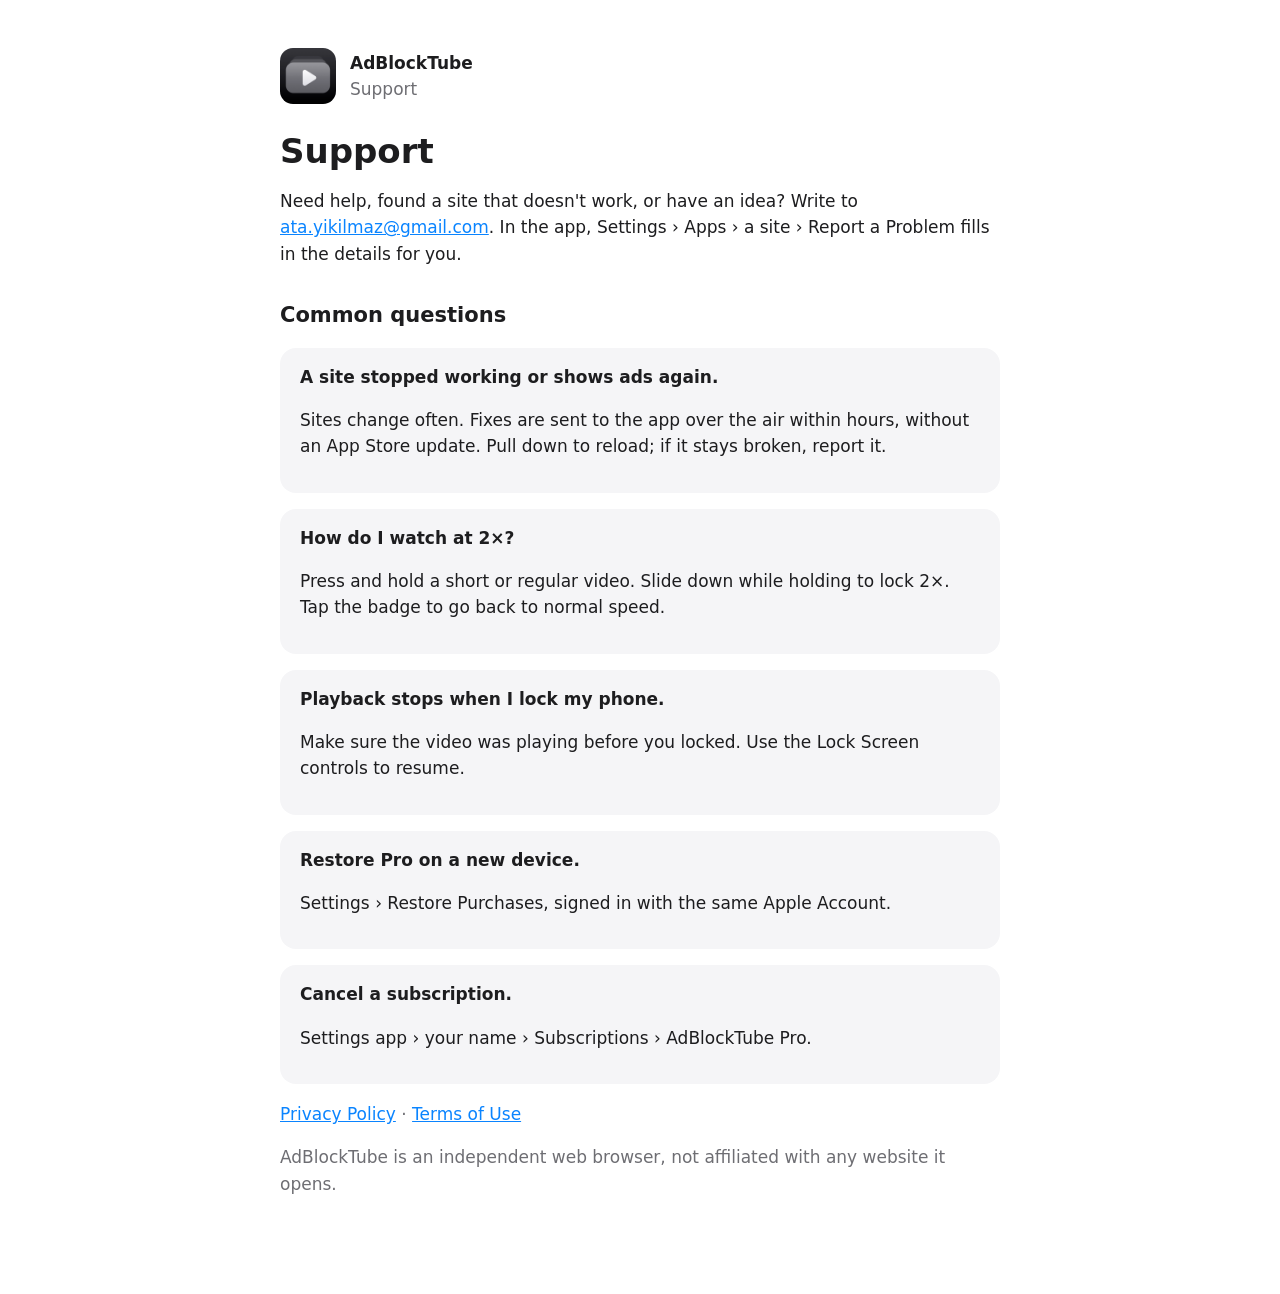
==== index.html @ 729c1d3e "AdBlockTube privacy policy and support pages" ====
<!doctype html><html lang="en"><head><meta charset="utf-8"><meta name="viewport" content="width=device-width,initial-scale=1">
<title>AdBlockTube Support</title><link rel="stylesheet" href="style.css"></head><body><main>
<header><img src="icon.png" alt=""><div><strong>AdBlockTube</strong><div class="muted">Support</div></div></header>
<h1>Support</h1>
<p>Need help, found a site that doesn't work, or have an idea? Write to <a href="mailto:ata.yikilmaz@gmail.com">ata.yikilmaz@gmail.com</a>. In the app, Settings › Apps › a site › Report a Problem fills in the details for you.</p>

<h2>Common questions</h2>
<div class="card"><strong>A site stopped working or shows ads again.</strong><p>Sites change often. Fixes are sent to the app over the air within hours, without an App Store update. Pull down to reload; if it stays broken, report it.</p></div>
<div class="card"><strong>How do I watch at 2×?</strong><p>Press and hold a short or regular video. Slide down while holding to lock 2×. Tap the badge to go back to normal speed.</p></div>
<div class="card"><strong>Playback stops when I lock my phone.</strong><p>Make sure the video was playing before you locked. Use the Lock Screen controls to resume.</p></div>
<div class="card"><strong>Restore Pro on a new device.</strong><p>Settings › Restore Purchases, signed in with the same Apple Account.</p></div>
<div class="card"><strong>Cancel a subscription.</strong><p>Settings app › your name › Subscriptions › AdBlockTube Pro.</p></div>

<p class="muted"><a href="privacy.html">Privacy Policy</a> · <a href="https://www.apple.com/legal/internet-services/itunes/dev/stdeula/">Terms of Use</a></p>
<p class="muted">AdBlockTube is an independent web browser, not affiliated with any website it opens.</p>
</main></body></html>
---- style.css ----
:root{color-scheme:light dark;--bg:#fff;--fg:#1d1d1f;--muted:#6e6e73;--card:#f5f5f7}
@media (prefers-color-scheme:dark){:root{--bg:#0b0b0d;--fg:#f5f5f7;--muted:#a1a1a6;--card:#1c1c1e}}
body{margin:0;background:var(--bg);color:var(--fg);font:17px/1.55 -apple-system,system-ui,sans-serif}
main{max-width:720px;margin:0 auto;padding:48px 20px 80px}
h1{font-size:34px;line-height:1.15;margin:0 0 6px}h2{font-size:21px;margin:32px 0 8px}
p,li{color:var(--fg)}.muted{color:var(--muted)}a{color:#0a84ff}
header{display:flex;gap:14px;align-items:center;margin-bottom:28px}header img{width:56px;height:56px;border-radius:13px}
.card{background:var(--card);border-radius:16px;padding:16px 20px;margin:16px 0}
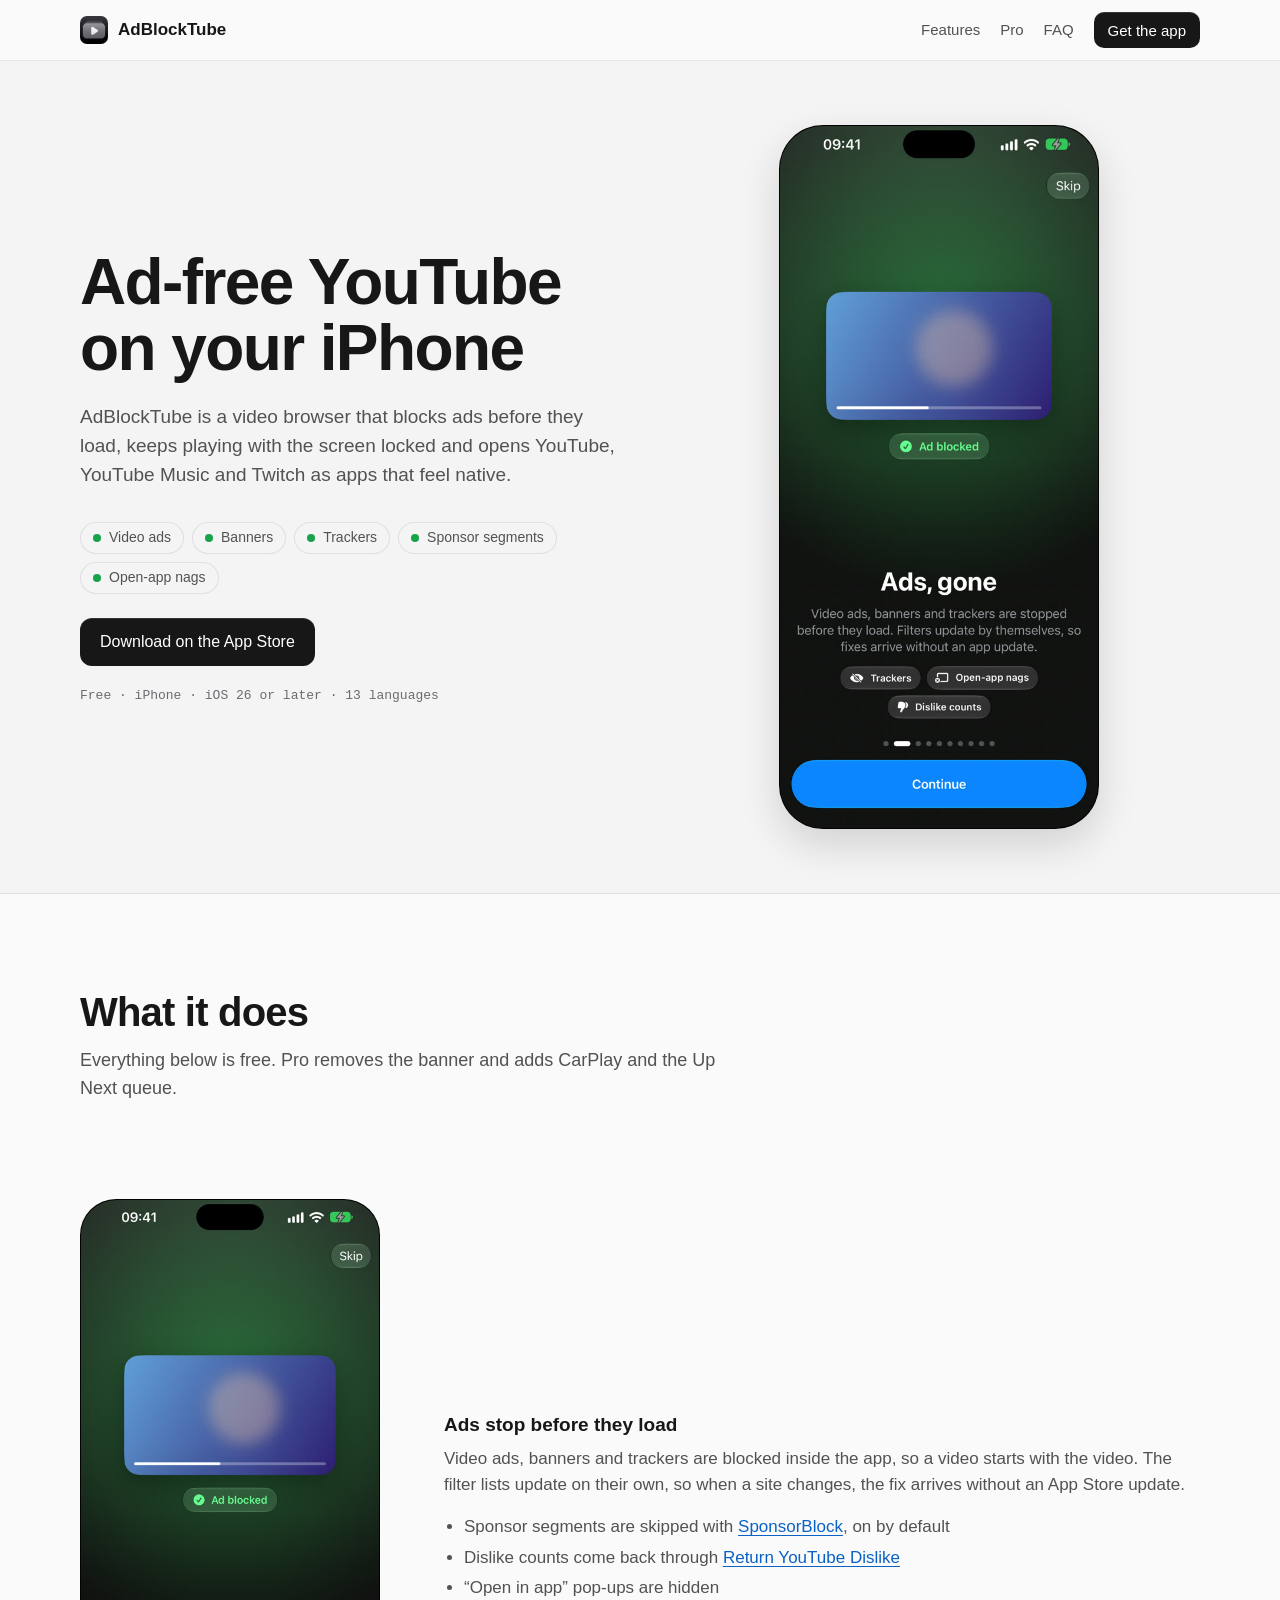
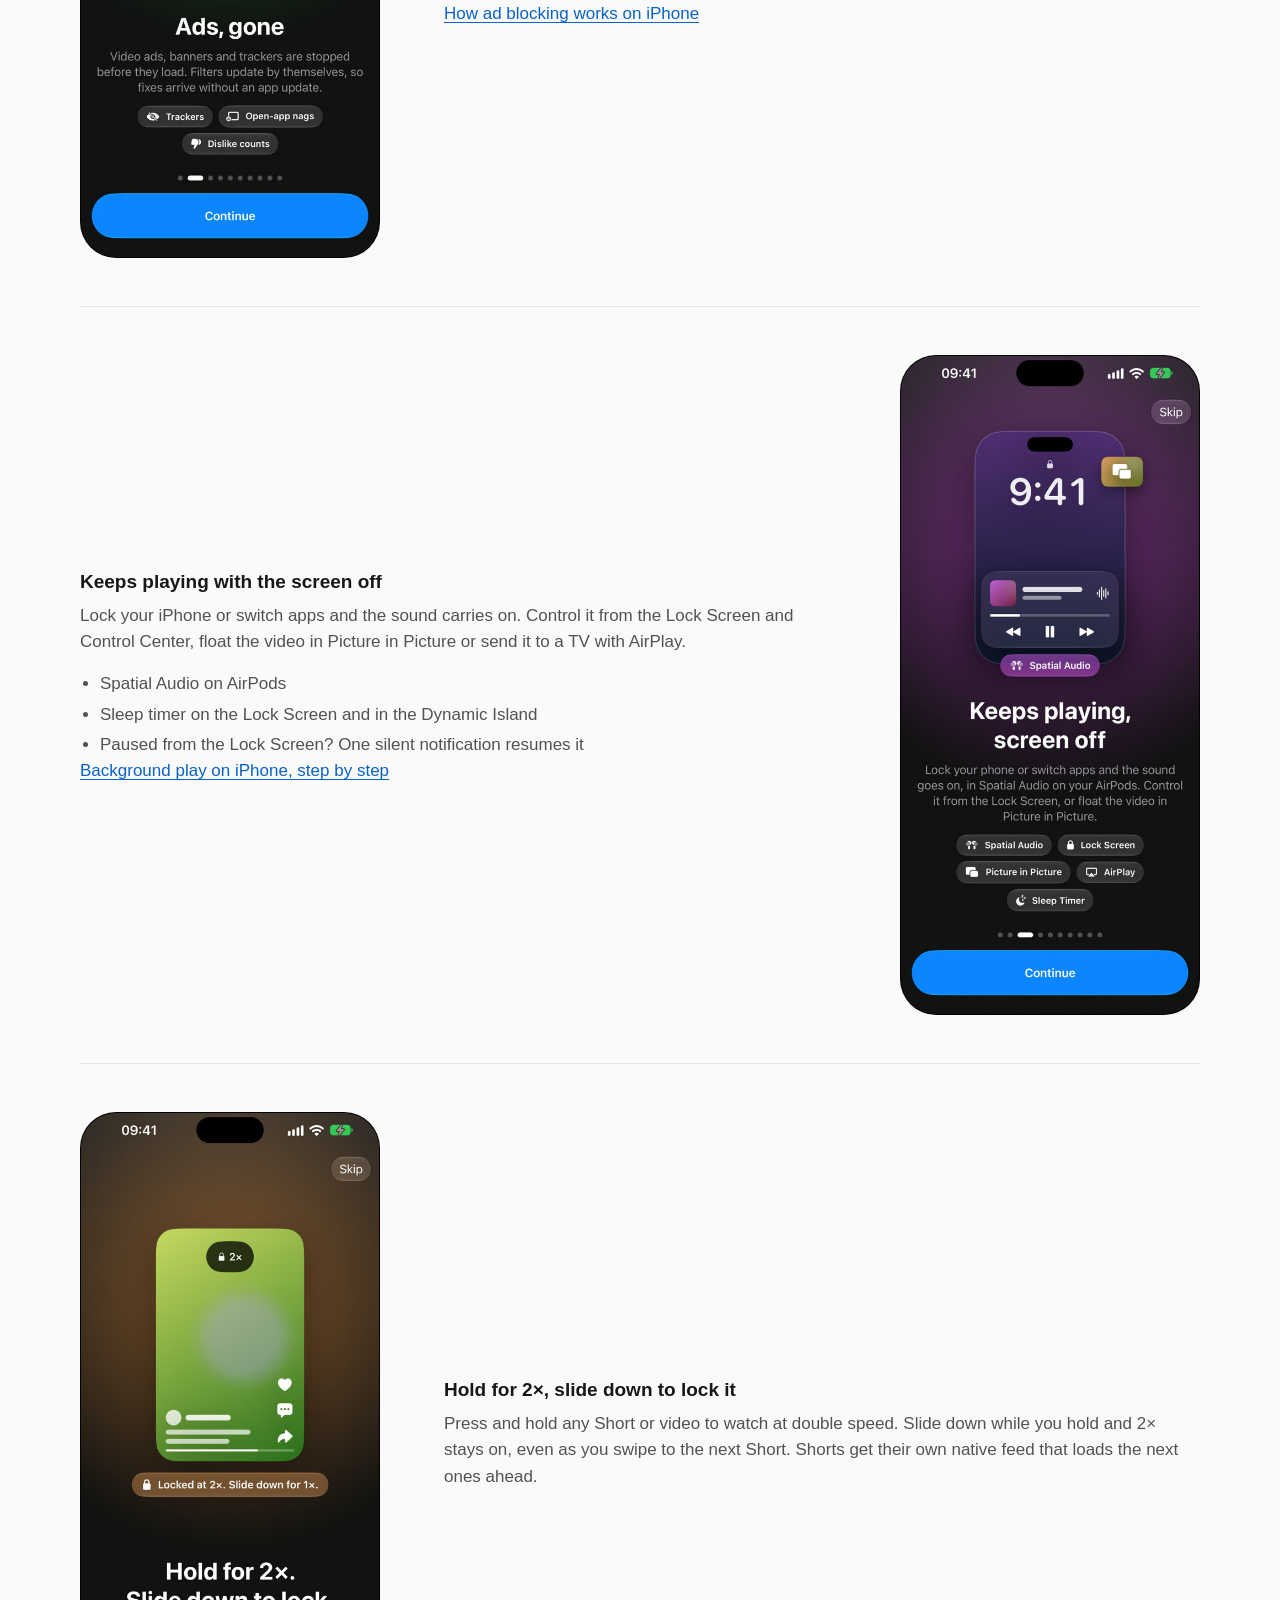
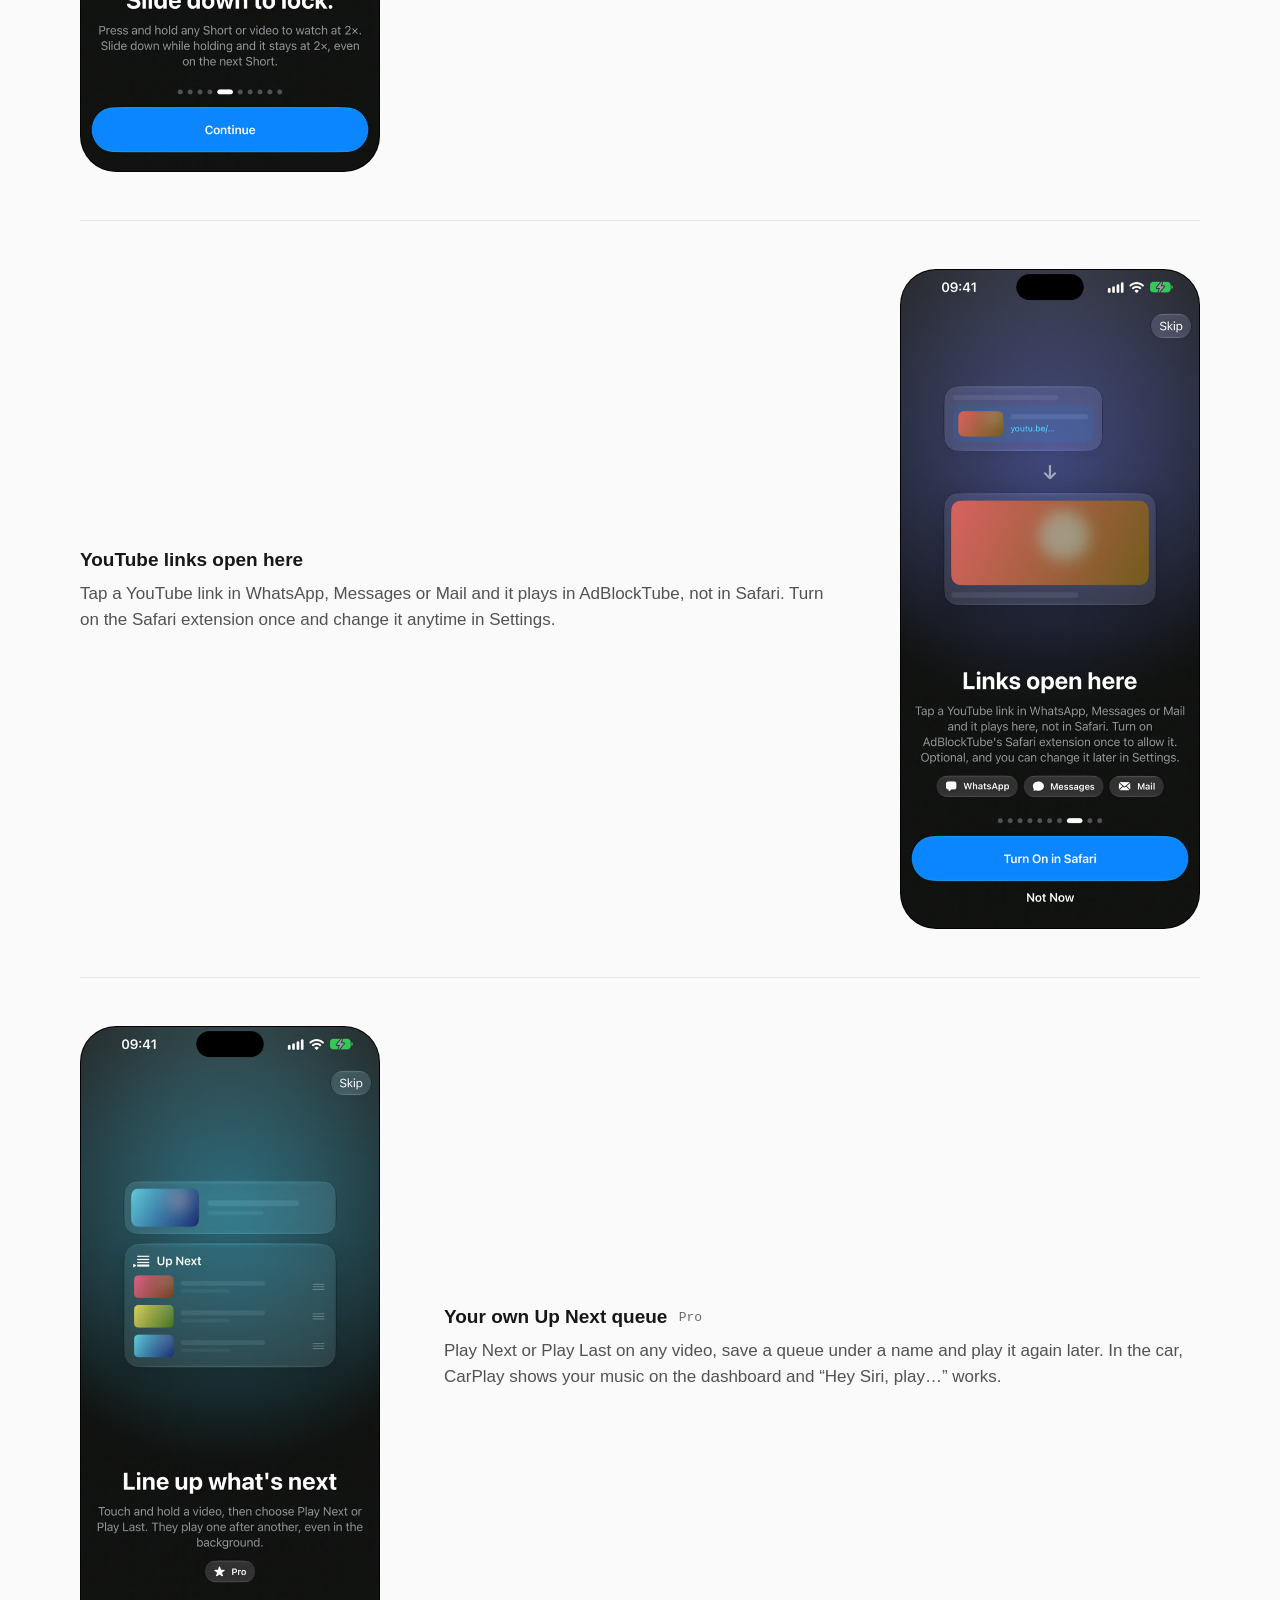
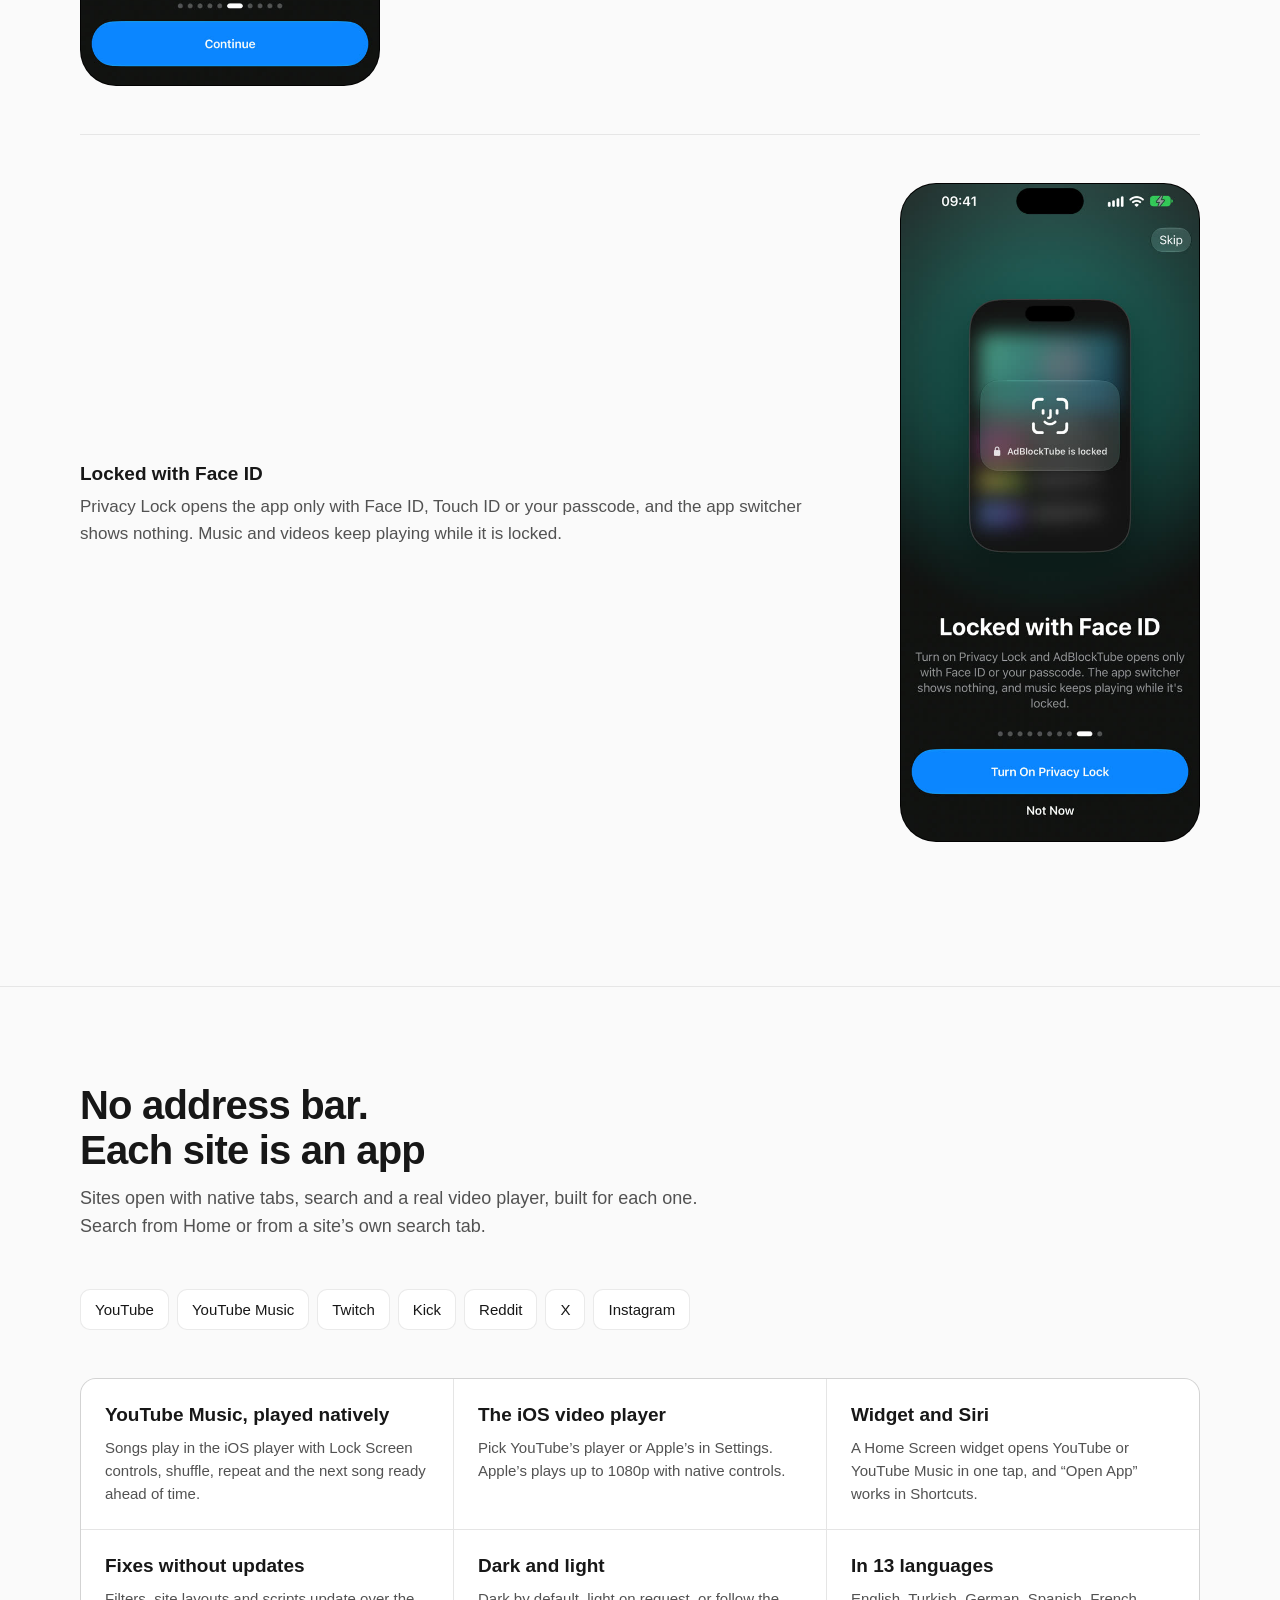
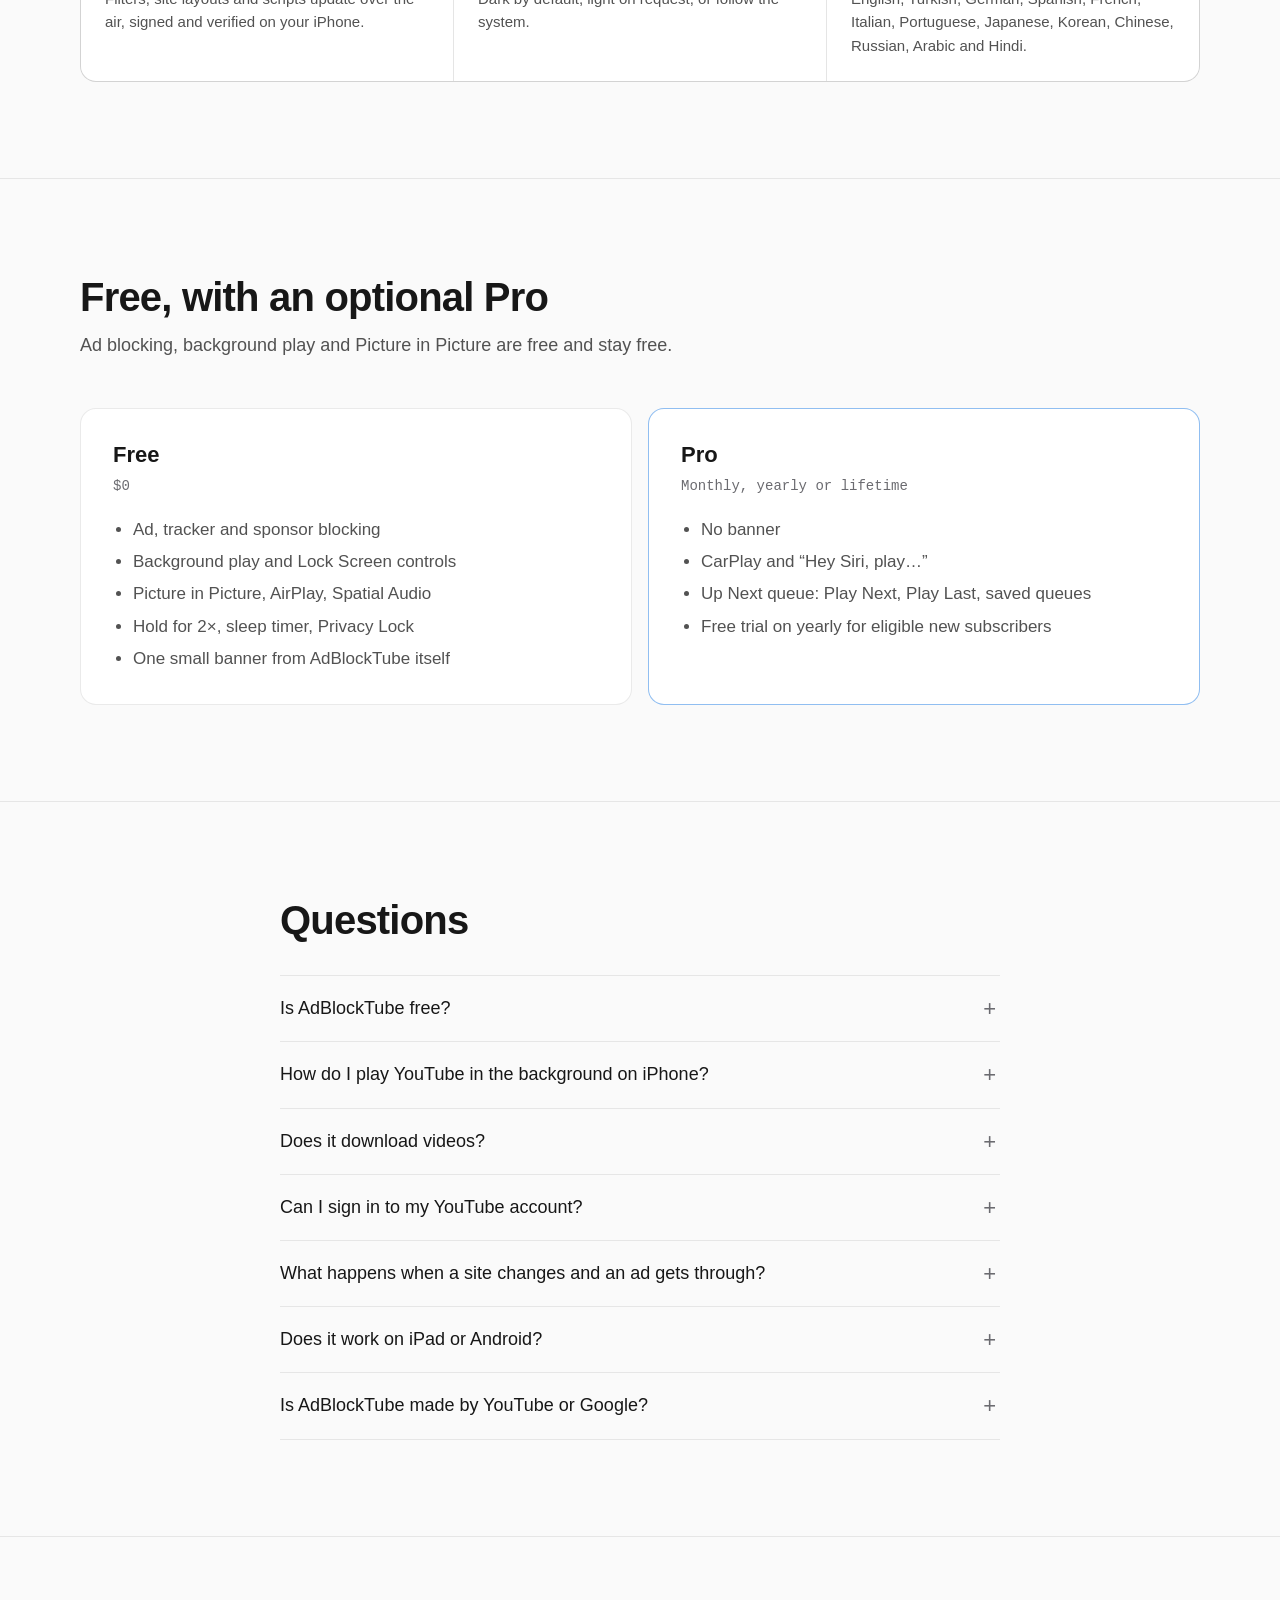
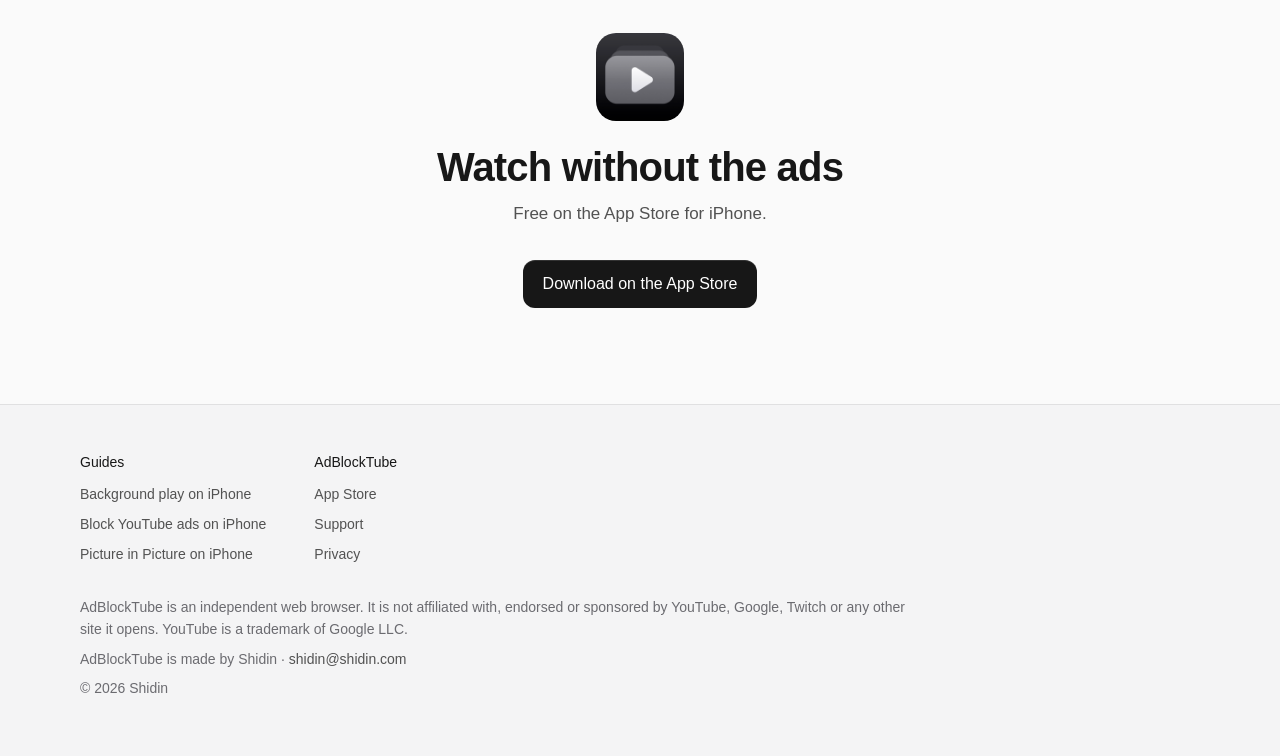
==== commit 0bb6f80e: "New adblocktube.com site: home, guides, privacy, support Old /privacy.html and /support.html redirec" ====
--- a/index.html
+++ b/index.html
@@ -1,16 +1,324 @@
-<!doctype html><html lang="en"><head><meta charset="utf-8"><meta name="viewport" content="width=device-width,initial-scale=1">
-<title>AdBlockTube Support</title><link rel="stylesheet" href="style.css"></head><body><main>
-<header><img src="icon.png" alt=""><div><strong>AdBlockTube</strong><div class="muted">Support</div></div></header>
-<h1>Support</h1>
-<p>Need help, found a site that doesn't work, or have an idea? Write to <a href="mailto:ata.yikilmaz@gmail.com">ata.yikilmaz@gmail.com</a>. In the app, Settings › Apps › a site › Report a Problem fills in the details for you.</p>
-
-<h2>Common questions</h2>
-<div class="card"><strong>A site stopped working or shows ads again.</strong><p>Sites change often. Fixes are sent to the app over the air within hours, without an App Store update. Pull down to reload; if it stays broken, report it.</p></div>
-<div class="card"><strong>How do I watch at 2×?</strong><p>Press and hold a short or regular video. Slide down while holding to lock 2×. Tap the badge to go back to normal speed.</p></div>
-<div class="card"><strong>Playback stops when I lock my phone.</strong><p>Make sure the video was playing before you locked. Use the Lock Screen controls to resume.</p></div>
-<div class="card"><strong>Restore Pro on a new device.</strong><p>Settings › Restore Purchases, signed in with the same Apple Account.</p></div>
-<div class="card"><strong>Cancel a subscription.</strong><p>Settings app › your name › Subscriptions › AdBlockTube Pro.</p></div>
-
-<p class="muted"><a href="privacy.html">Privacy Policy</a> · <a href="https://www.apple.com/legal/internet-services/itunes/dev/stdeula/">Terms of Use</a></p>
-<p class="muted">AdBlockTube is an independent web browser, not affiliated with any website it opens.</p>
-</main></body></html>
+<!doctype html>
+<html lang="en">
+<head>
+<meta charset="utf-8">
+<meta name="viewport" content="width=device-width, initial-scale=1, viewport-fit=cover">
+<title>AdBlockTube: Ad-Free YouTube & Video Browser for iPhone</title>
+<meta name="description" content="Watch YouTube, YouTube Music and Twitch on iPhone without ads. Plays with the screen locked, skips sponsors and supports Picture in Picture.">
+<link rel="canonical" href="https://adblocktube.com/">
+<meta name="robots" content="index, follow, max-image-preview:large">
+<meta name="theme-color" content="#0f0f10" media="(prefers-color-scheme: dark)">
+<meta name="theme-color" content="#fafafa" media="(prefers-color-scheme: light)">
+<meta name="apple-itunes-app" content="app-id=6827962789">
+<link rel="icon" href="/img/favicon-32.png" sizes="32x32" type="image/png">
+<link rel="apple-touch-icon" href="/img/apple-touch-icon.png">
+<link rel="manifest" href="/site.webmanifest">
+<link rel="preload" as="image" href="/img/screen-01.jpg" fetchpriority="high">
+<link rel="stylesheet" href="/styles.css">
+<meta property="og:type" content="website">
+<meta property="og:site_name" content="AdBlockTube">
+<meta property="og:url" content="https://adblocktube.com/">
+<meta property="og:title" content="AdBlockTube: watch without the ads">
+<meta property="og:description" content="An iPhone browser for video. Ads blocked, background play with the screen locked, Picture in Picture, Spatial Audio and CarPlay.">
+<meta property="og:image" content="https://adblocktube.com/img/og.jpg">
+<meta property="og:image:width" content="1200">
+<meta property="og:image:height" content="630">
+<meta property="og:image:alt" content="AdBlockTube app icon next to three iPhone screens: ad blocked, hold for 2×, keeps playing with the screen off">
+<meta name="twitter:card" content="summary_large_image">
+<script type="application/ld+json">
+{
+  "@context": "https://schema.org",
+  "@graph": [
+    {
+      "@type": "Organization",
+      "@id": "https://adblocktube.com/#org",
+      "name": "Shidin",
+      "url": "https://shidin.com/",
+      "email": "shidin@shidin.com",
+      "brand": { "@type": "Brand", "name": "AdBlockTube", "logo": "https://adblocktube.com/img/icon-512.png" },
+      "contactPoint": { "@type": "ContactPoint", "contactType": "customer support", "email": "shidin@shidin.com", "availableLanguage": ["en", "tr"] }
+    },
+    {
+      "@type": "WebSite",
+      "@id": "https://adblocktube.com/#site",
+      "name": "AdBlockTube",
+      "url": "https://adblocktube.com/",
+      "inLanguage": "en",
+      "publisher": { "@id": "https://adblocktube.com/#org" }
+    },
+    {
+      "@type": "MobileApplication",
+      "@id": "https://adblocktube.com/#app",
+      "name": "AdBlockTube",
+      "alternateName": "AdBlockTube: Video Ad Blocker",
+      "description": "A video browser for iPhone that blocks ads, keeps playing in the background with the screen locked and opens YouTube, YouTube Music, Twitch, Kick, Reddit, X and Instagram as native-feeling apps.",
+      "operatingSystem": "iOS 26.0 or later",
+      "applicationCategory": "MultimediaApplication",
+      "applicationSubCategory": "Video player and web browser",
+      "url": "https://adblocktube.com/",
+      "downloadUrl": "https://apps.apple.com/app/id6827962789",
+      "installUrl": "https://apps.apple.com/app/id6827962789",
+      "image": "https://adblocktube.com/img/icon-512.png",
+      "screenshot": [
+        "https://adblocktube.com/img/screen-01.jpg",
+        "https://adblocktube.com/img/screen-02.jpg",
+        "https://adblocktube.com/img/screen-04.jpg",
+        "https://adblocktube.com/img/screen-05.jpg"
+      ],
+      "inLanguage": ["en", "tr", "de", "es", "fr", "it", "pt-BR", "ja", "ko", "zh-Hans", "ru", "ar", "hi"],
+      "featureList": [
+        "Blocks video ads, banners and trackers before they load",
+        "Background playback with the screen locked",
+        "Lock Screen and Control Center controls",
+        "Picture in Picture and AirPlay",
+        "Spatial Audio on AirPods",
+        "Skips sponsor segments with SponsorBlock",
+        "Shows dislike counts with Return YouTube Dislike",
+        "Hold any video for 2× speed and lock it",
+        "Sleep timer on the Lock Screen and in the Dynamic Island",
+        "Privacy Lock with Face ID",
+        "CarPlay and Up Next queue (Pro)"
+      ],
+      "offers": {
+        "@type": "Offer",
+        "price": "0",
+        "priceCurrency": "USD",
+        "description": "Free download with optional Pro subscription or lifetime purchase"
+      },
+      "author": { "@id": "https://adblocktube.com/#org" },
+      "publisher": { "@id": "https://adblocktube.com/#org" }
+    }
+  ]
+}
+</script>
+</head>
+<body>
+<a class="skip" href="#main">Skip to content</a>
+<header class="site-header">
+  <div class="wrap">
+    <a class="brand" href="/"><img src="/img/apple-touch-icon.png" alt="" width="28" height="28">AdBlockTube</a>
+    <nav class="nav" aria-label="Main">
+      <a class="hide-sm" href="#features">Features</a>
+      <a class="hide-sm" href="#pro">Pro</a>
+      <a class="hide-sm" href="#faq">FAQ</a>
+      <a class="btn btn-primary btn-small" href="https://apps.apple.com/app/id6827962789">Get the app</a>
+    </nav>
+  </div>
+</header>
+
+<main id="main">
+  <div class="hero">
+    <div class="wrap">
+      <div>
+        <h1>Ad-free YouTube on your iPhone</h1>
+        <p class="lead">AdBlockTube is a video browser that blocks ads before they load, keeps playing with the screen locked and opens YouTube, YouTube Music and Twitch as apps that feel native.</p>
+        <ul class="chips" aria-label="Blocked by default">
+          <li class="chip">Video ads</li>
+          <li class="chip">Banners</li>
+          <li class="chip">Trackers</li>
+          <li class="chip">Sponsor segments</li>
+          <li class="chip">Open-app nags</li>
+        </ul>
+        <div class="actions">
+          <a class="btn btn-primary" href="https://apps.apple.com/app/id6827962789">Download on the App Store</a>
+        </div>
+        <p class="meta">Free · iPhone · iOS 26 or later · 13 languages</p>
+      </div>
+      <div class="hero-visual">
+        <div class="device"><img src="/img/screen-01.jpg" alt="AdBlockTube on iPhone: a video with the label Ad blocked, and the line Ads, gone" width="540" height="1192" fetchpriority="high"></div>
+      </div>
+    </div>
+  </div>
+
+  <section id="features">
+    <div class="wrap">
+      <div class="section-head">
+        <h2>What it does</h2>
+        <p>Everything below is free. Pro removes the banner and adds CarPlay and the Up Next queue.</p>
+      </div>
+
+      <div class="feature">
+        <div>
+          <h3>Ads stop before they load</h3>
+          <p>Video ads, banners and trackers are blocked inside the app, so a video starts with the video. The filter lists update on their own, so when a site changes, the fix arrives without an App Store update.</p>
+          <ul>
+            <li>Sponsor segments are skipped with <a href="https://sponsor.ajay.app/" rel="noopener">SponsorBlock</a>, on by default</li>
+            <li>Dislike counts come back through <a href="https://returnyoutubedislike.com/" rel="noopener">Return YouTube Dislike</a></li>
+            <li>“Open in app” pop-ups are hidden</li>
+          </ul>
+          <p><a href="/block-youtube-ads-iphone/">How ad blocking works on iPhone</a></p>
+        </div>
+        <div class="shot"><img src="/img/screen-01.jpg" alt="Onboarding screen: Ads, gone. Trackers, open-app nags and dislike counts" width="540" height="1192" loading="lazy" decoding="async"></div>
+      </div>
+
+      <div class="feature">
+        <div>
+          <h3>Keeps playing with the screen off</h3>
+          <p>Lock your iPhone or switch apps and the sound carries on. Control it from the Lock Screen and Control Center, float the video in Picture in Picture or send it to a TV with AirPlay.</p>
+          <ul>
+            <li>Spatial Audio on AirPods</li>
+            <li>Sleep timer on the Lock Screen and in the Dynamic Island</li>
+            <li>Paused from the Lock Screen? One silent notification resumes it</li>
+          </ul>
+          <p><a href="/youtube-background-play-iphone/">Background play on iPhone, step by step</a></p>
+        </div>
+        <div class="shot"><img src="/img/screen-02.jpg" alt="Spatial Audio, even with the screen off: the Lock Screen now-playing card" width="540" height="1192" loading="lazy" decoding="async"></div>
+      </div>
+
+      <div class="feature">
+        <div>
+          <h3>Hold for 2×, slide down to lock it</h3>
+          <p>Press and hold any Short or video to watch at double speed. Slide down while you hold and 2× stays on, even as you swipe to the next Short. Shorts get their own native feed that loads the next ones ahead.</p>
+        </div>
+        <div class="shot"><img src="/img/screen-04.jpg" alt="Hold for 2×, slide down to lock: a Short locked at 2× speed" width="540" height="1192" loading="lazy" decoding="async"></div>
+      </div>
+
+      <div class="feature">
+        <div>
+          <h3>YouTube links open here</h3>
+          <p>Tap a YouTube link in WhatsApp, Messages or Mail and it plays in AdBlockTube, not in Safari. Turn on the Safari extension once and change it anytime in Settings.</p>
+        </div>
+        <div class="shot"><img src="/img/screen-03.jpg" alt="A YouTube link from Messages opening in AdBlockTube" width="540" height="1192" loading="lazy" decoding="async"></div>
+      </div>
+
+      <div class="feature">
+        <div>
+          <h3>Your own Up Next queue <span class="tag">Pro</span></h3>
+          <p>Play Next or Play Last on any video, save a queue under a name and play it again later. In the car, CarPlay shows your music on the dashboard and “Hey Siri, play…” works.</p>
+        </div>
+        <div class="shot"><img src="/img/screen-05.jpg" alt="Up Next queue with Play Next and Play Last" width="540" height="1192" loading="lazy" decoding="async"></div>
+      </div>
+
+      <div class="feature">
+        <div>
+          <h3>Locked with Face ID</h3>
+          <p>Privacy Lock opens the app only with Face ID, Touch ID or your passcode, and the app switcher shows nothing. Music and videos keep playing while it is locked.</p>
+        </div>
+        <div class="shot"><img src="/img/screen-07.jpg" alt="Privacy Lock: AdBlockTube locked with Face ID" width="540" height="1192" loading="lazy" decoding="async"></div>
+      </div>
+    </div>
+  </section>
+
+  <section>
+    <div class="wrap">
+      <div class="section-head">
+        <h2>No address bar. Each site is an app</h2>
+        <p>Sites open with native tabs, search and a real video player, built for each one. Search from Home or from a site’s own search tab.</p>
+      </div>
+      <ul class="sites" aria-label="Sites with native tabs">
+        <li>YouTube</li><li>YouTube Music</li><li>Twitch</li><li>Kick</li><li>Reddit</li><li>X</li><li>Instagram</li>
+      </ul>
+      <div class="grid spaced">
+        <div><h3>YouTube Music, played natively</h3><p>Songs play in the iOS player with Lock Screen controls, shuffle, repeat and the next song ready ahead of time.</p></div>
+        <div><h3>The iOS video player</h3><p>Pick YouTube’s player or Apple’s in Settings. Apple’s plays up to 1080p with native controls.</p></div>
+        <div><h3>Widget and Siri</h3><p>A Home Screen widget opens YouTube or YouTube Music in one tap, and “Open App” works in Shortcuts.</p></div>
+        <div><h3>Fixes without updates</h3><p>Filters, site layouts and scripts update over the air, signed and verified on your iPhone.</p></div>
+        <div><h3>Dark and light</h3><p>Dark by default, light on request, or follow the system.</p></div>
+        <div><h3>In 13 languages</h3><p>English, Turkish, German, Spanish, French, Italian, Portuguese, Japanese, Korean, Chinese, Russian, Arabic and Hindi.</p></div>
+      </div>
+    </div>
+  </section>
+
+  <section id="pro">
+    <div class="wrap">
+      <div class="section-head">
+        <h2>Free, with an optional Pro</h2>
+        <p>Ad blocking, background play and Picture in Picture are free and stay free.</p>
+      </div>
+      <div class="plans">
+        <div class="plan">
+          <h3>Free</h3>
+          <p class="price">$0</p>
+          <ul>
+            <li>Ad, tracker and sponsor blocking</li>
+            <li>Background play and Lock Screen controls</li>
+            <li>Picture in Picture, AirPlay, Spatial Audio</li>
+            <li>Hold for 2×, sleep timer, Privacy Lock</li>
+            <li>One small banner from AdBlockTube itself</li>
+          </ul>
+        </div>
+        <div class="plan pro">
+          <h3>Pro</h3>
+          <p class="price">Monthly, yearly or lifetime</p>
+          <ul>
+            <li>No banner</li>
+            <li>CarPlay and “Hey Siri, play…”</li>
+            <li>Up Next queue: Play Next, Play Last, saved queues</li>
+            <li>Free trial on yearly for eligible new subscribers</li>
+          </ul>
+        </div>
+      </div>
+    </div>
+  </section>
+
+  <section id="faq" class="faq">
+    <div class="narrow">
+      <h2 class="faq-title">Questions</h2>
+      <details>
+        <summary>Is AdBlockTube free?</summary>
+        <p>Yes. Ad blocking, background play, Picture in Picture and every other feature except three are free. Pro removes the app’s own banner and adds CarPlay and the Up Next queue.</p>
+      </details>
+      <details>
+        <summary>How do I play YouTube in the background on iPhone?</summary>
+        <p>Open a video in AdBlockTube and lock the screen or switch apps. The sound keeps going and the Lock Screen shows play, pause and skip. The <a href="/youtube-background-play-iphone/">background play guide</a> has the details.</p>
+      </details>
+      <details>
+        <summary>Does it download videos?</summary>
+        <p>No. AdBlockTube streams from the sites you open and never saves videos to your iPhone.</p>
+      </details>
+      <details>
+        <summary>Can I sign in to my YouTube account?</summary>
+        <p>Yes. Sign in on the site inside the app as you would in Safari, and your subscriptions, playlists and history are there. Signing in is optional.</p>
+      </details>
+      <details>
+        <summary>What happens when a site changes and an ad gets through?</summary>
+        <p>The filters and site scripts update over the air, without an App Store update. The app checks for a new set when you open it and in the background.</p>
+      </details>
+      <details>
+        <summary>Does it work on iPad or Android?</summary>
+        <p>It is made for iPhone and needs iOS 26 or later. An iPad layout and Android are not available yet.</p>
+      </details>
+      <details>
+        <summary>Is AdBlockTube made by YouTube or Google?</summary>
+        <p>No. AdBlockTube is an independent browser and is not affiliated with, endorsed or sponsored by any of the sites it opens.</p>
+      </details>
+    </div>
+  </section>
+
+  <section class="cta">
+    <div class="narrow">
+      <img src="/img/icon-192.png" alt="" width="88" height="88" loading="lazy">
+      <h2>Watch without the ads</h2>
+      <p>Free on the App Store for iPhone.</p>
+      <a class="btn btn-primary" href="https://apps.apple.com/app/id6827962789">Download on the App Store</a>
+    </div>
+  </section>
+</main>
+
+<footer class="site-footer">
+  <div class="wrap">
+    <div class="cols">
+      <div>
+        <h2>Guides</h2>
+        <ul>
+          <li><a href="/youtube-background-play-iphone/">Background play on iPhone</a></li>
+          <li><a href="/block-youtube-ads-iphone/">Block YouTube ads on iPhone</a></li>
+          <li><a href="/youtube-picture-in-picture-iphone/">Picture in Picture on iPhone</a></li>
+        </ul>
+      </div>
+      <div>
+        <h2>AdBlockTube</h2>
+        <ul>
+          <li><a href="https://apps.apple.com/app/id6827962789">App Store</a></li>
+          <li><a href="/support/">Support</a></li>
+          <li><a href="/privacy/">Privacy</a></li>
+        </ul>
+      </div>
+    </div>
+    <p>AdBlockTube is an independent web browser. It is not affiliated with, endorsed or sponsored by YouTube, Google, Twitch or any other site it opens. YouTube is a trademark of Google LLC.</p>
+    <p>AdBlockTube is made by Shidin · <a href="mailto:shidin@shidin.com">shidin@shidin.com</a></p>
+    <p>© 2026 Shidin</p>
+  </div>
+</footer>
+</body>
+</html>
--- a/styles.css
+++ b/styles.css
@@ -0,0 +1,217 @@
+/* AdBlockTube site. Graphite ramp, one accent (iOS blue from the app's Continue button).
+   Dark by default like the app; light follows the system. */
+:root {
+  color-scheme: dark light;
+  --bg-deep: #0f0f10;
+  --bg: #141415;
+  --card: #19191b;
+  --raised: #232325;
+  --text: #ededed;
+  --text-2: #a1a1a6;
+  --text-3: #8b8b91;
+  --line: rgb(237 237 237 / 0.08);
+  --accent: #0a84ff;
+  --accent-ink: #4aa3ff;
+  --ok: #4cc38a;
+  --btn-bg: #ededed;
+  --btn-text: #141415;
+  --shadow: 0 24px 64px rgb(0 0 0 / 0.5);
+  --radius: 16px;
+  --ease: cubic-bezier(0.2, 0, 0, 1);
+  --font: -apple-system, BlinkMacSystemFont, "SF Pro Text", "Segoe UI", Roboto, "Helvetica Neue", Arial, sans-serif;
+  --display: -apple-system, BlinkMacSystemFont, "SF Pro Display", "Segoe UI", Roboto, "Helvetica Neue", Arial, sans-serif;
+  --mono: ui-monospace, "SF Mono", Menlo, Consolas, monospace;
+}
+@media (prefers-color-scheme: light) {
+  :root:not([data-theme="dark"]) {
+    --bg-deep: #f4f4f5;
+    --bg: #fafafa;
+    --card: #ffffff;
+    --raised: #f4f4f5;
+    --text: #171717;
+    --text-2: #525252;
+    --text-3: #6b6b70;
+    --line: rgb(23 23 23 / 0.09);
+    --accent: #0a6fe0;
+    --accent-ink: #0a62c7;
+    --ok: #16a34a;
+    --btn-bg: #171717;
+    --btn-text: #ffffff;
+    --shadow: 0 16px 40px rgb(0 0 0 / 0.14);
+  }
+}
+
+*, *::before, *::after { box-sizing: border-box; }
+html { -webkit-text-size-adjust: 100%; text-size-adjust: 100%; }
+body {
+  margin: 0;
+  background: var(--bg);
+  color: var(--text);
+  font: 400 17px/1.55 var(--font);
+  -webkit-font-smoothing: antialiased;
+}
+img { max-width: 100%; height: auto; display: block; }
+a { color: var(--accent-ink); text-underline-offset: 3px; }
+a:hover { text-decoration-thickness: 2px; }
+:focus-visible { outline: 2px solid var(--accent); outline-offset: 3px; border-radius: 6px; }
+.skip { position: absolute; left: -9999px; }
+.skip:focus { left: 16px; top: 12px; z-index: 10; background: var(--card); padding: 8px 12px; }
+
+.wrap { width: min(1120px, 100% - 32px); margin-inline: auto; }
+.narrow { width: min(720px, 100% - 32px); margin-inline: auto; }
+
+/* Header */
+.site-header { border-bottom: 1px solid var(--line); background: var(--bg); position: sticky; top: 0; z-index: 5; }
+.site-header .wrap { display: flex; align-items: center; gap: 24px; height: 60px; }
+.brand { display: flex; align-items: center; gap: 10px; color: var(--text); text-decoration: none; font-weight: 600; font-size: 17px; }
+.brand img { width: 28px; height: 28px; border-radius: 7px; }
+.nav { display: flex; gap: 20px; margin-left: auto; align-items: center; }
+.nav a { color: var(--text-2); text-decoration: none; font-size: 15px; transition: color 0.15s var(--ease); }
+.nav a:hover { color: var(--text); }
+.nav a.btn-primary, .nav a.btn-primary:hover { color: var(--btn-text); }
+@media (max-width: 640px) { .nav a.hide-sm { display: none; } }
+
+/* Buttons */
+.btn {
+  display: inline-flex; align-items: center; gap: 10px; height: 48px; padding: 0 20px;
+  border-radius: 12px; font: 500 16px/1 var(--font); text-decoration: none; white-space: nowrap;
+  transition: background-color 0.15s var(--ease), transform 0.1s var(--ease);
+}
+.btn:active { transform: scale(0.98); }
+.btn-primary { background: var(--btn-bg); color: var(--btn-text); box-shadow: inset 0 1px 0 rgb(255 255 255 / 0.12); }
+.btn-primary:hover { background: color-mix(in srgb, var(--btn-bg) 88%, var(--bg)); }
+.btn-primary svg { width: 18px; height: 18px; }
+.btn-small { height: 36px; padding: 0 14px; font-size: 14px; border-radius: 10px; }
+.btn-quiet { color: var(--text); background: var(--raised); border: 1px solid var(--line); }
+
+/* Hero */
+.hero { padding: 64px 0; overflow: hidden; border-bottom: 1px solid var(--line); background: var(--bg-deep); }
+.hero .wrap { display: grid; grid-template-columns: 1.05fr 1fr; gap: 48px; align-items: center; }
+.hero h1 { font: 600 clamp(40px, 6vw, 64px)/1.04 var(--display); letter-spacing: -0.025em; margin: 0 0 20px; text-wrap: balance; }
+.hero .lead { font-size: 19px; color: var(--text-2); margin: 0 0 32px; max-width: 34em; }
+.hero .actions { display: flex; flex-wrap: wrap; gap: 16px; align-items: center; margin-bottom: 20px; }
+.hero .meta { font: 13px/1.5 var(--mono); color: var(--text-3); margin: 0; }
+.hero-visual { position: relative; display: flex; justify-content: center; }
+.device {
+  width: min(320px, 78vw); border-radius: 44px; overflow: hidden; box-shadow: var(--shadow);
+  border: 1px solid var(--line); background: #000;
+}
+.device img { width: 100%; aspect-ratio: 540 / 1192; }
+@media (max-width: 880px) {
+  .hero { padding-top: 48px; }
+  .hero .wrap { grid-template-columns: 1fr; gap: 32px; }
+  .hero .meta { margin-bottom: 0; }
+}
+
+/* Signature: the "blocked" chip from the app */
+.chips { display: flex; flex-wrap: wrap; gap: 8px; list-style: none; padding: 0; margin: 0 0 24px; }
+.chip {
+  display: inline-flex; align-items: center; gap: 8px; height: 32px; padding: 0 12px;
+  border-radius: 16px; background: var(--raised); border: 1px solid var(--line);
+  font-size: 14px; color: var(--text-2);
+}
+.chip::before { content: ""; width: 8px; height: 8px; border-radius: 50%; background: var(--ok); }
+
+/* Sections */
+section { padding: 96px 0; }
+section + section { border-top: 1px solid var(--line); }
+.section-head { max-width: 640px; margin-bottom: 48px; }
+h2 { font: 600 clamp(28px, 4vw, 40px)/1.12 var(--display); letter-spacing: -0.02em; margin: 0 0 12px; text-wrap: balance; }
+h3 { font: 600 19px/1.3 var(--display); margin: 0 0 8px; }
+.section-head p { color: var(--text-2); margin: 0; font-size: 18px; }
+@media (max-width: 640px) { section { padding: 64px 0; } .section-head { margin-bottom: 32px; } }
+
+/* Feature rows: text + screenshot */
+.feature { display: grid; grid-template-columns: 1fr 300px; gap: 64px; align-items: center; padding: 48px 0; }
+.feature + .feature { border-top: 1px solid var(--line); }
+.feature:nth-child(even) { grid-template-columns: 300px 1fr; }
+.feature:nth-child(even) .shot { order: -1; }
+.feature p { color: var(--text-2); margin: 0 0 16px; }
+.feature ul { margin: 0; padding-left: 20px; color: var(--text-2); }
+.feature li + li { margin-top: 4px; }
+.shot { border-radius: 36px; overflow: hidden; border: 1px solid var(--line); background: #000; }
+.shot img { aspect-ratio: 540 / 1192; width: 100%; }
+@media (max-width: 760px) {
+  .feature, .feature:nth-child(even) { grid-template-columns: 1fr; gap: 32px; }
+  .feature:nth-child(even) .shot { order: 0; }
+  .shot { max-width: 280px; }
+}
+
+/* Grid of small facts */
+.grid { display: grid; grid-template-columns: repeat(3, 1fr); gap: 1px; background: var(--line); border: 1px solid var(--line); border-radius: var(--radius); overflow: hidden; }
+.grid > div { background: var(--card); padding: 24px; }
+.grid p { margin: 0; color: var(--text-2); font-size: 15px; }
+@media (max-width: 860px) { .grid { grid-template-columns: 1fr 1fr; } }
+@media (max-width: 560px) { .grid { grid-template-columns: 1fr; } }
+
+/* Sites list */
+.sites { display: flex; flex-wrap: wrap; gap: 8px; list-style: none; padding: 0; margin: 0; }
+.sites li { padding: 8px 14px; border-radius: 10px; background: var(--card); border: 1px solid var(--line); font-size: 15px; }
+
+/* Plans */
+.plans { display: grid; grid-template-columns: 1fr 1fr; gap: 16px; }
+.plan { background: var(--card); border: 1px solid var(--line); border-radius: var(--radius); padding: 32px; }
+.plan h3 { font-size: 22px; }
+.plan .price { color: var(--text-3); font: 14px/1.4 var(--mono); margin: 0 0 20px; }
+.plan ul { margin: 0; padding-left: 20px; color: var(--text-2); }
+.plan li + li { margin-top: 6px; }
+.plan.pro { border-color: color-mix(in srgb, var(--accent) 45%, transparent); }
+@media (max-width: 720px) { .plans { grid-template-columns: 1fr; } }
+
+/* FAQ */
+.faq details { border-bottom: 1px solid var(--line); }
+.faq details:first-of-type { border-top: 1px solid var(--line); }
+.faq summary { cursor: pointer; padding: 20px 32px 20px 0; font: 500 18px/1.4 var(--font); list-style: none; position: relative; }
+.faq summary::-webkit-details-marker { display: none; }
+.faq summary::after { content: "+"; position: absolute; right: 4px; top: 18px; color: var(--text-3); font-size: 22px; transition: transform 0.15s var(--ease); }
+.faq details[open] summary::after { transform: rotate(45deg); }
+.faq details p { margin: 0 0 20px; color: var(--text-2); max-width: 46em; }
+
+/* CTA band */
+.cta { text-align: center; }
+.cta img { width: 88px; height: 88px; border-radius: 20px; margin: 0 auto 24px; }
+.cta p { color: var(--text-2); margin: 0 auto 32px; max-width: 32em; }
+
+/* Article pages */
+.article { padding: 64px 0 96px; }
+.crumbs { font-size: 14px; color: var(--text-3); margin-bottom: 24px; }
+.crumbs a { color: var(--text-3); }
+.article h1 { font: 600 clamp(34px, 5vw, 48px)/1.08 var(--display); letter-spacing: -0.02em; margin: 0 0 16px; text-wrap: balance; }
+.article .lead { font-size: 19px; color: var(--text-2); margin: 0 0 16px; }
+.article .byline { font: 13px/1.5 var(--mono); color: var(--text-3); margin: 0 0 40px; }
+.article h2 { font-size: 28px; margin: 48px 0 12px; }
+.article p, .article li { color: var(--text-2); }
+.article li + li { margin-top: 6px; }
+.article strong { color: var(--text); font-weight: 600; }
+.article ol.steps { counter-reset: s; list-style: none; padding: 0; }
+.article ol.steps li { counter-increment: s; position: relative; padding-left: 44px; margin-top: 16px; }
+.article ol.steps li::before {
+  content: counter(s); position: absolute; left: 0; top: 0; width: 28px; height: 28px; border-radius: 8px;
+  background: var(--raised); border: 1px solid var(--line); color: var(--text); font: 500 14px/28px var(--mono); text-align: center;
+}
+.article .figure { float: right; width: 220px; margin: 8px 0 24px 32px; }
+@media (max-width: 640px) { .article .figure { float: none; margin: 24px 0; } }
+.note { background: var(--card); border: 1px solid var(--line); border-radius: 12px; padding: 16px 20px; margin: 24px 0; }
+.note p { margin: 0; }
+table { width: 100%; border-collapse: collapse; margin: 16px 0; font-size: 15px; }
+th, td { text-align: left; padding: 10px 12px; border-bottom: 1px solid var(--line); vertical-align: top; }
+th { color: var(--text); font-weight: 500; }
+td { color: var(--text-2); }
+.table-scroll { overflow-x: auto; }
+.related { margin-top: 64px; padding-top: 32px; border-top: 1px solid var(--line); }
+.related ul { padding-left: 20px; }
+
+/* Footer */
+.site-footer { border-top: 1px solid var(--line); background: var(--bg-deep); padding: 48px 0; font-size: 14px; color: var(--text-3); }
+.site-footer .cols { display: flex; flex-wrap: wrap; gap: 48px; margin-bottom: 32px; }
+.site-footer h2 { font: 500 14px/1.4 var(--font); color: var(--text); margin: 0 0 12px; letter-spacing: 0; }
+.site-footer ul { list-style: none; padding: 0; margin: 0; }
+.site-footer li + li { margin-top: 8px; }
+.site-footer a { color: var(--text-2); text-decoration: none; }
+.site-footer a:hover { color: var(--text); }
+.site-footer p { margin: 0 0 8px; max-width: 60em; }
+
+@media (prefers-reduced-motion: reduce) { * { transition: none !important; } }
+.tag { font: 13px/1 var(--mono); color: var(--text-3); margin-left: 6px; vertical-align: 2px; }
+.grid.spaced { margin-top: 48px; }
+.faq-title { margin-bottom: 32px; }
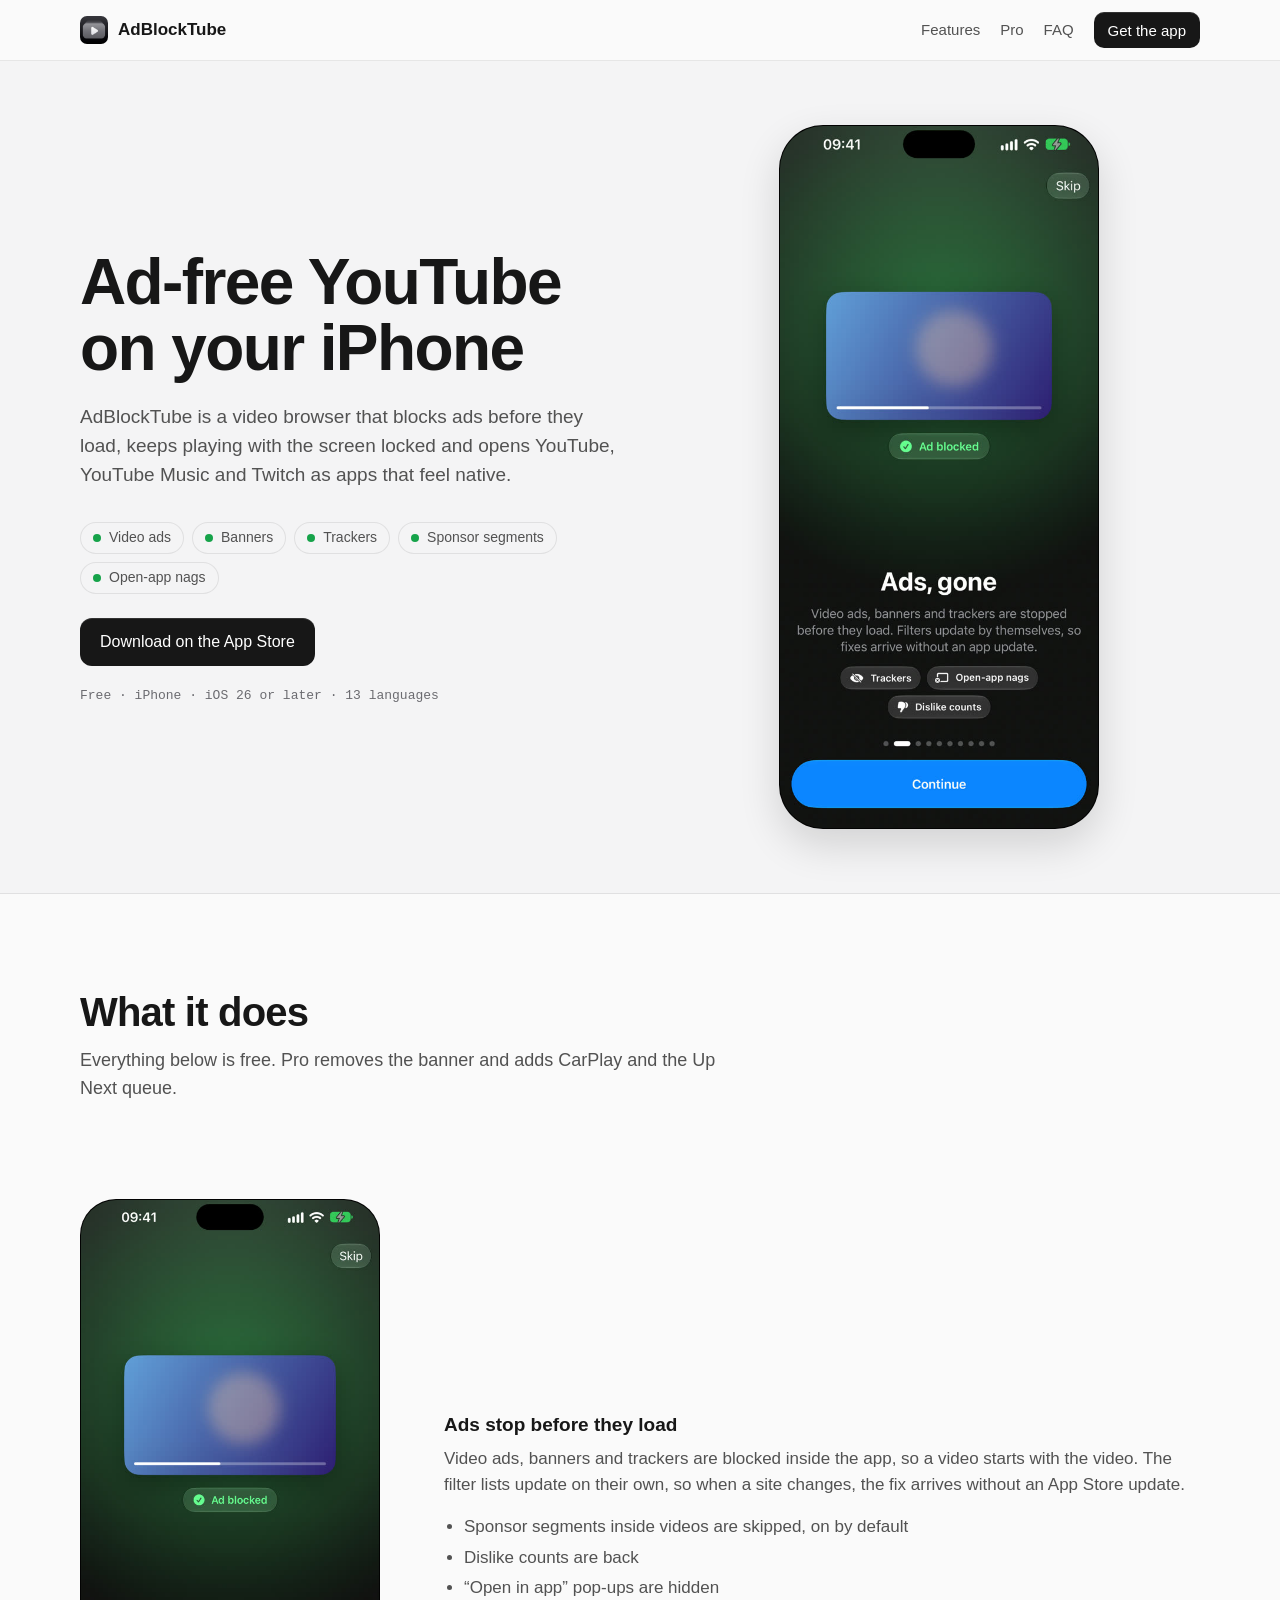
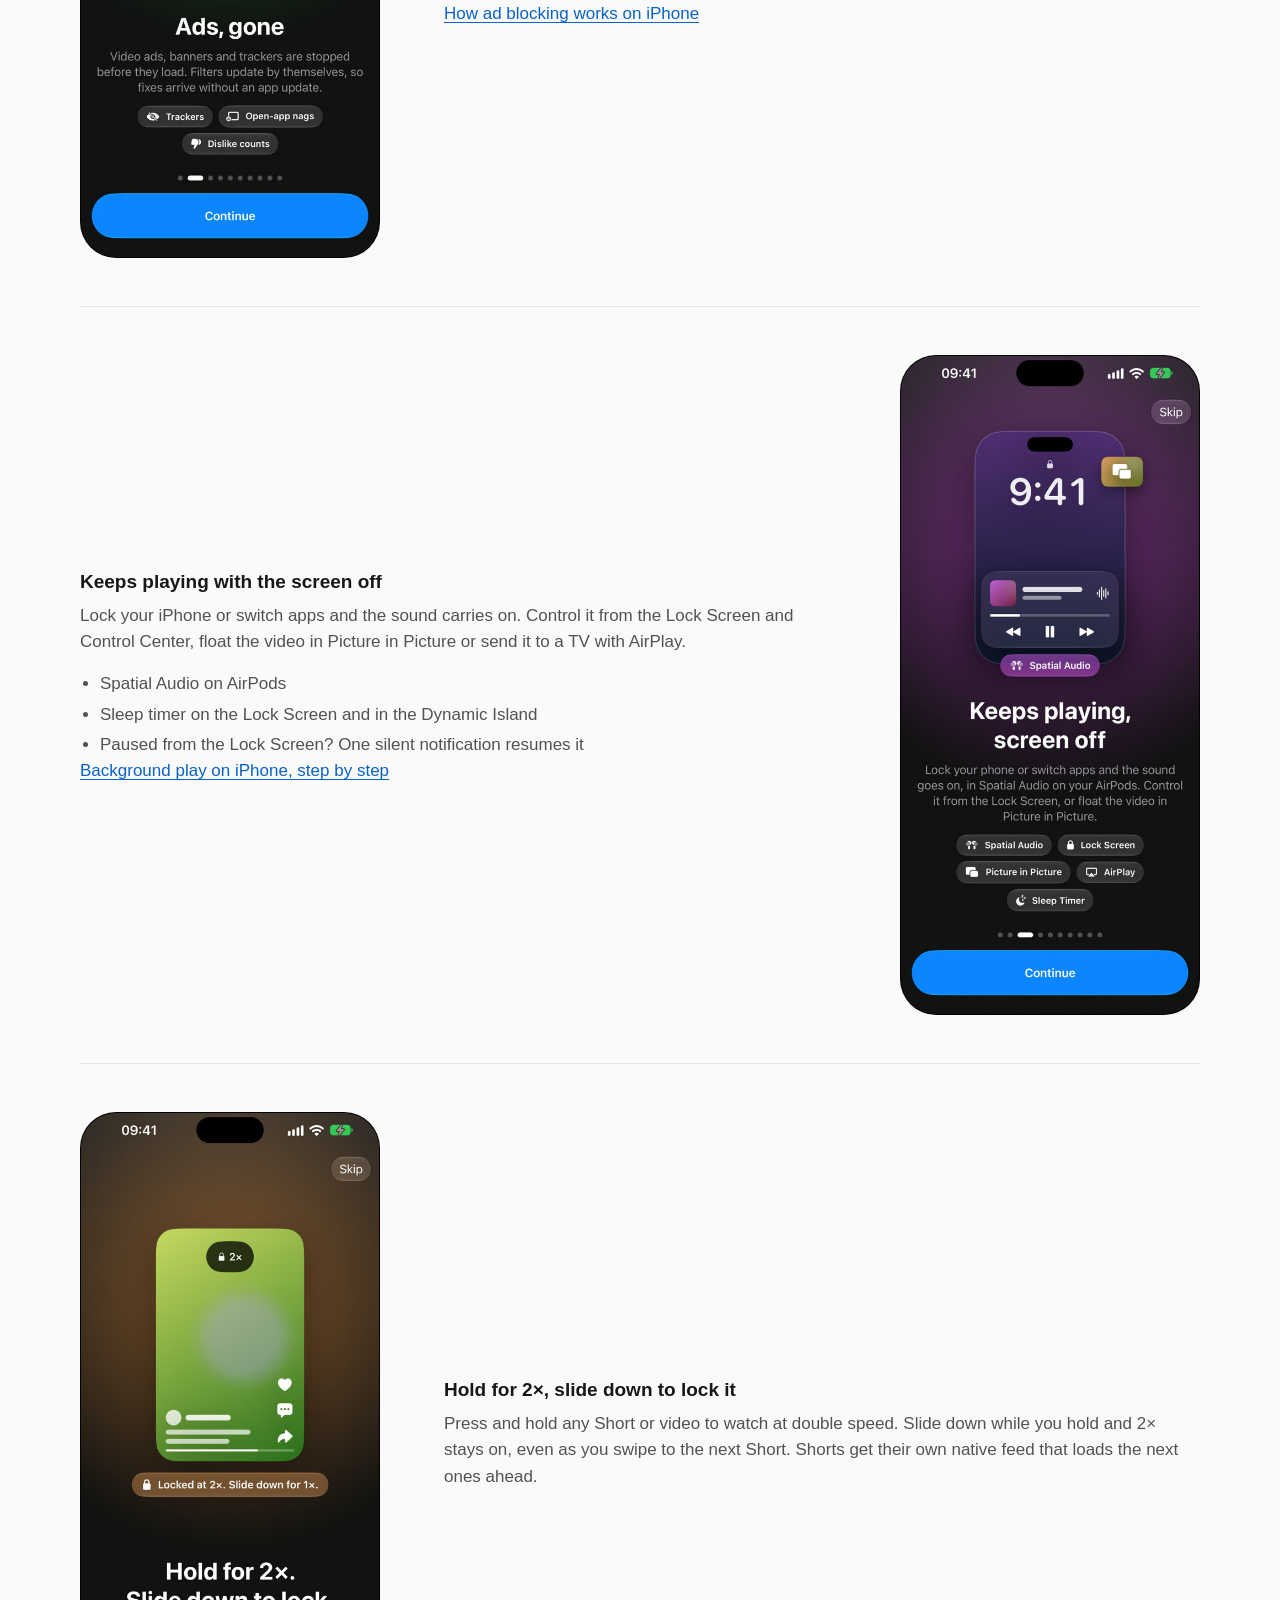
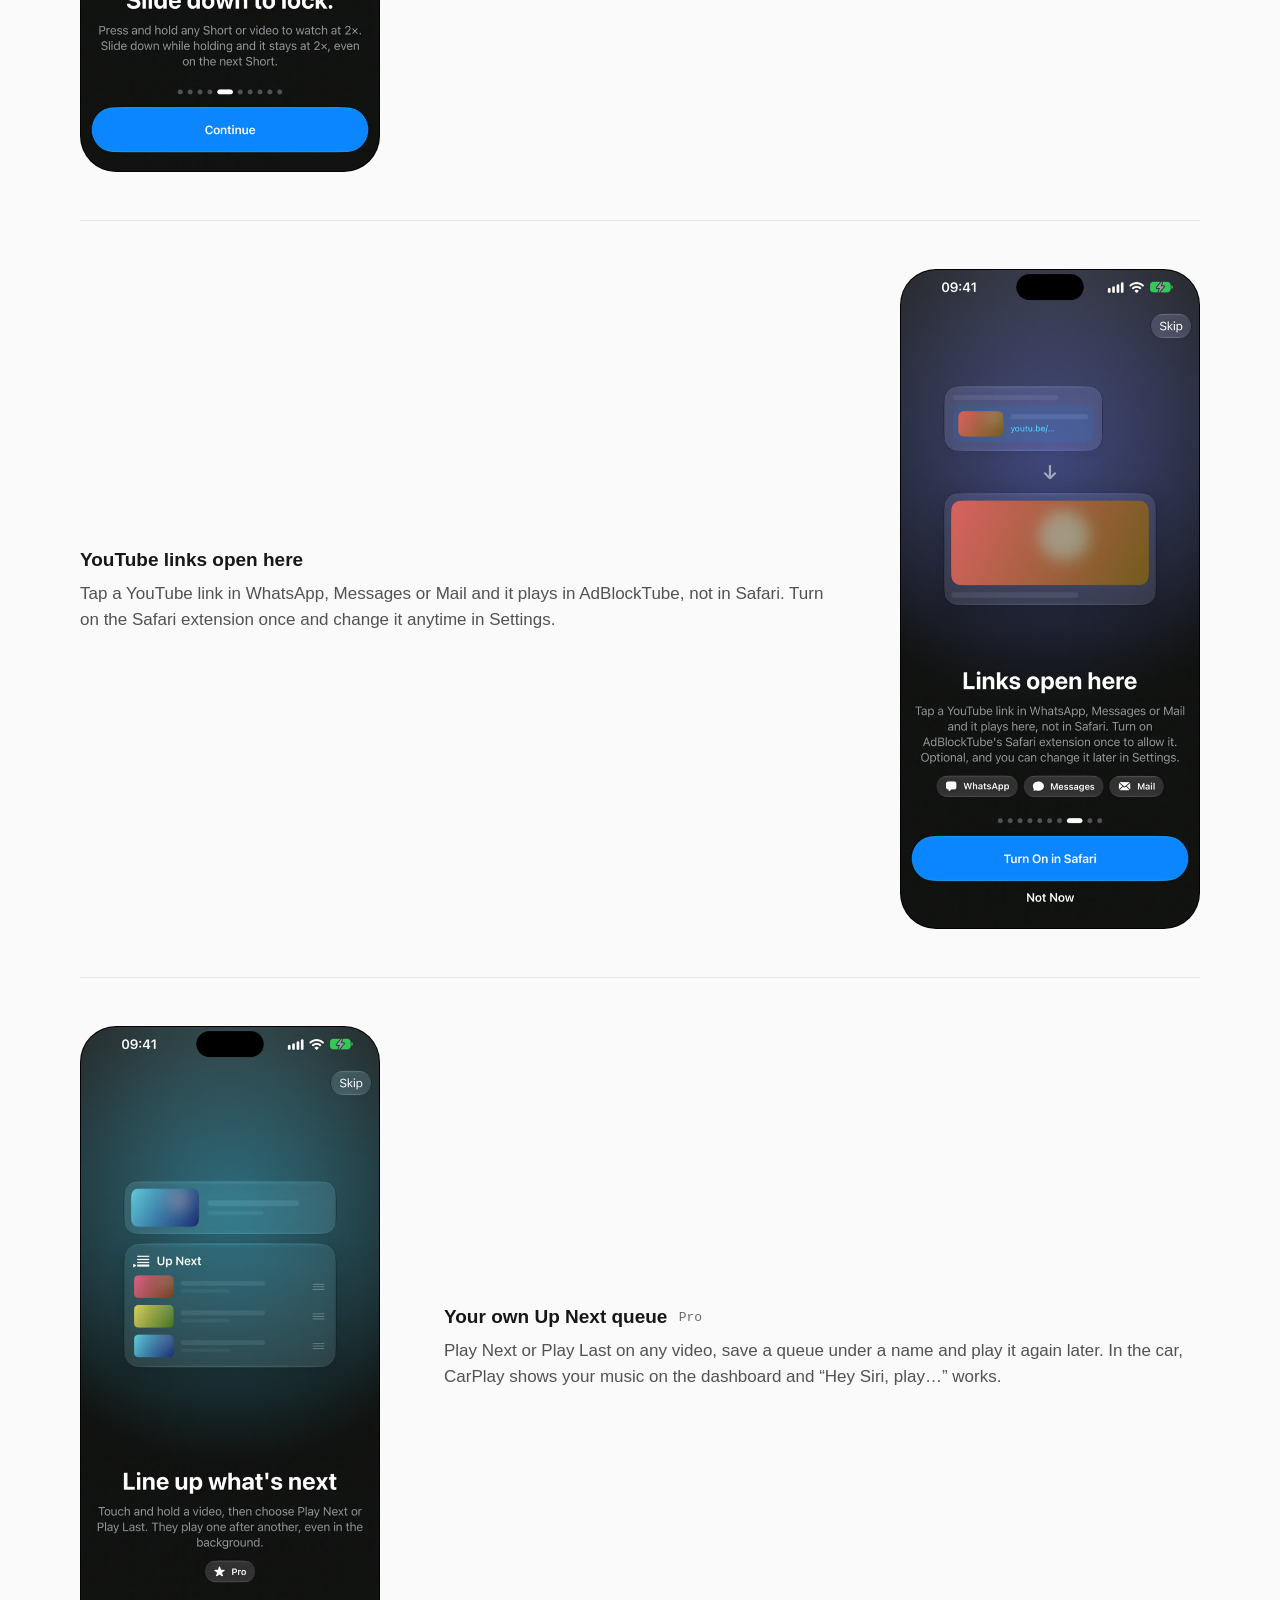
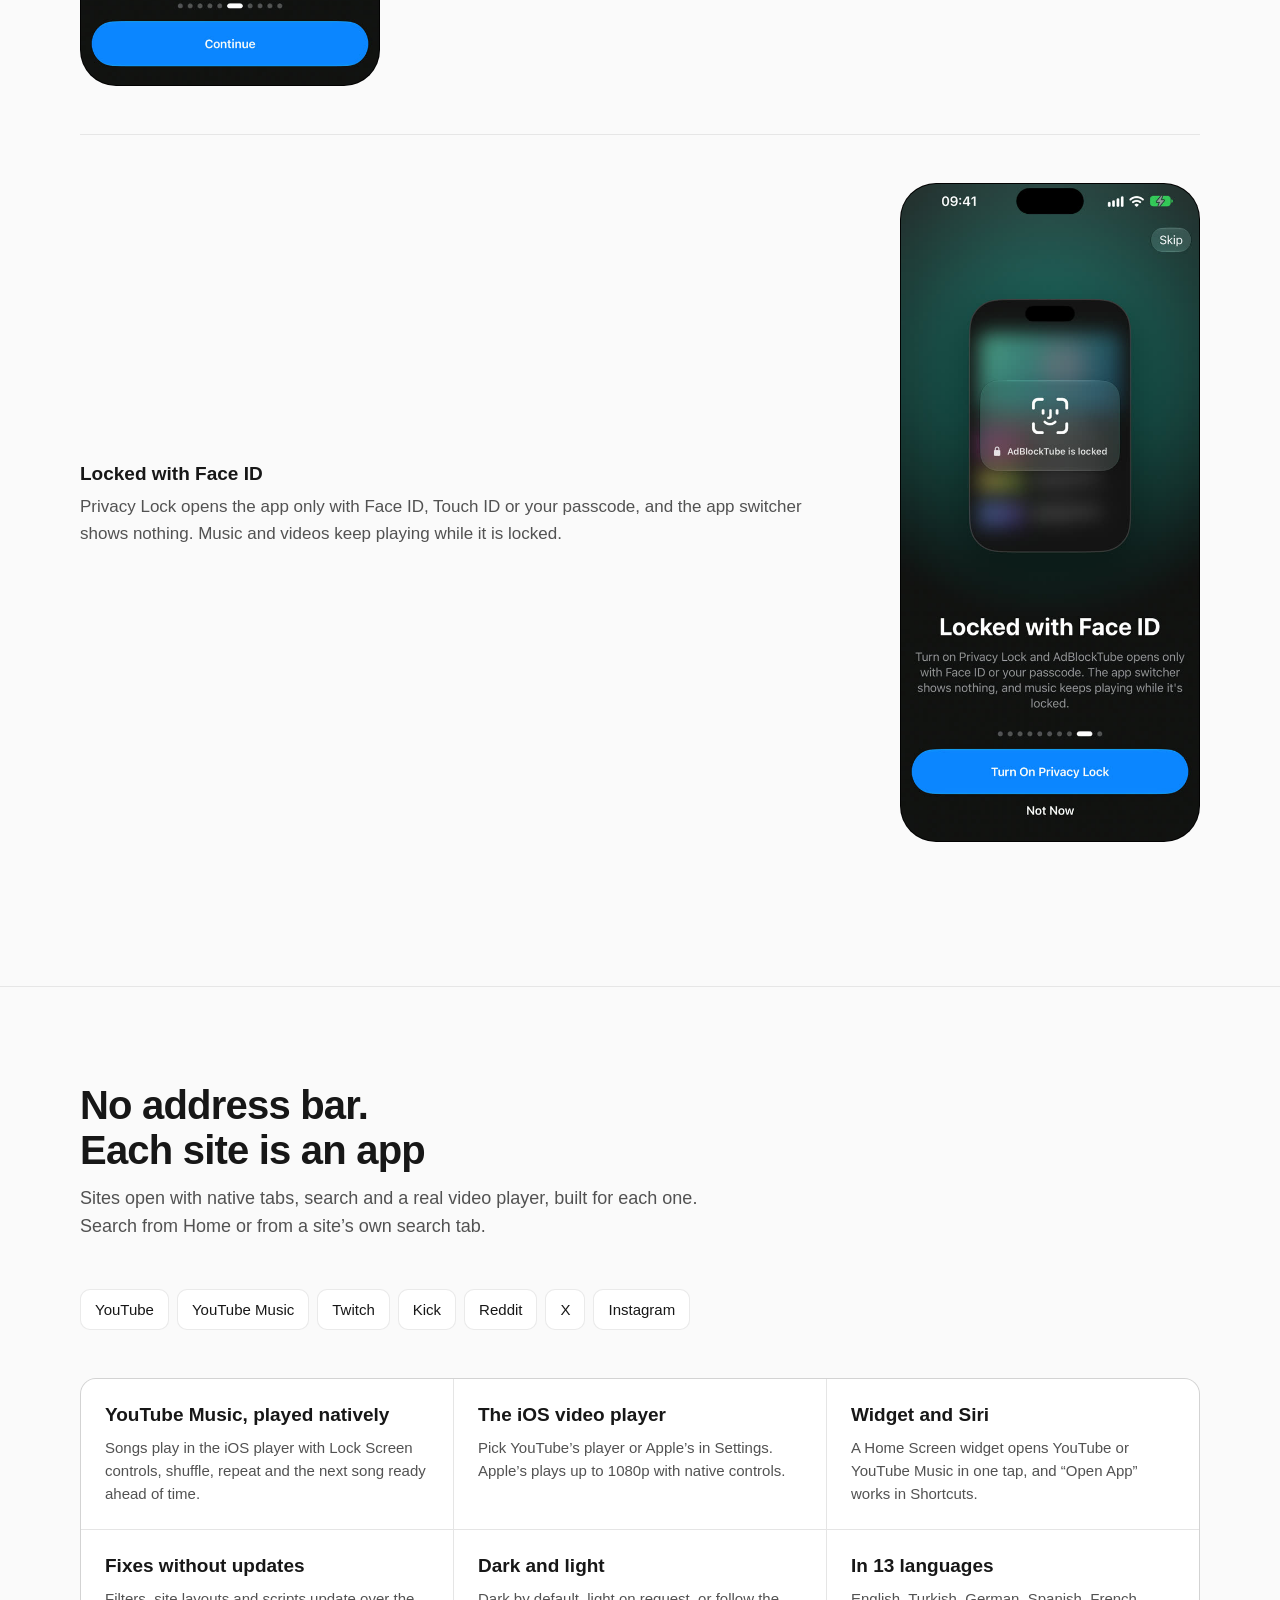
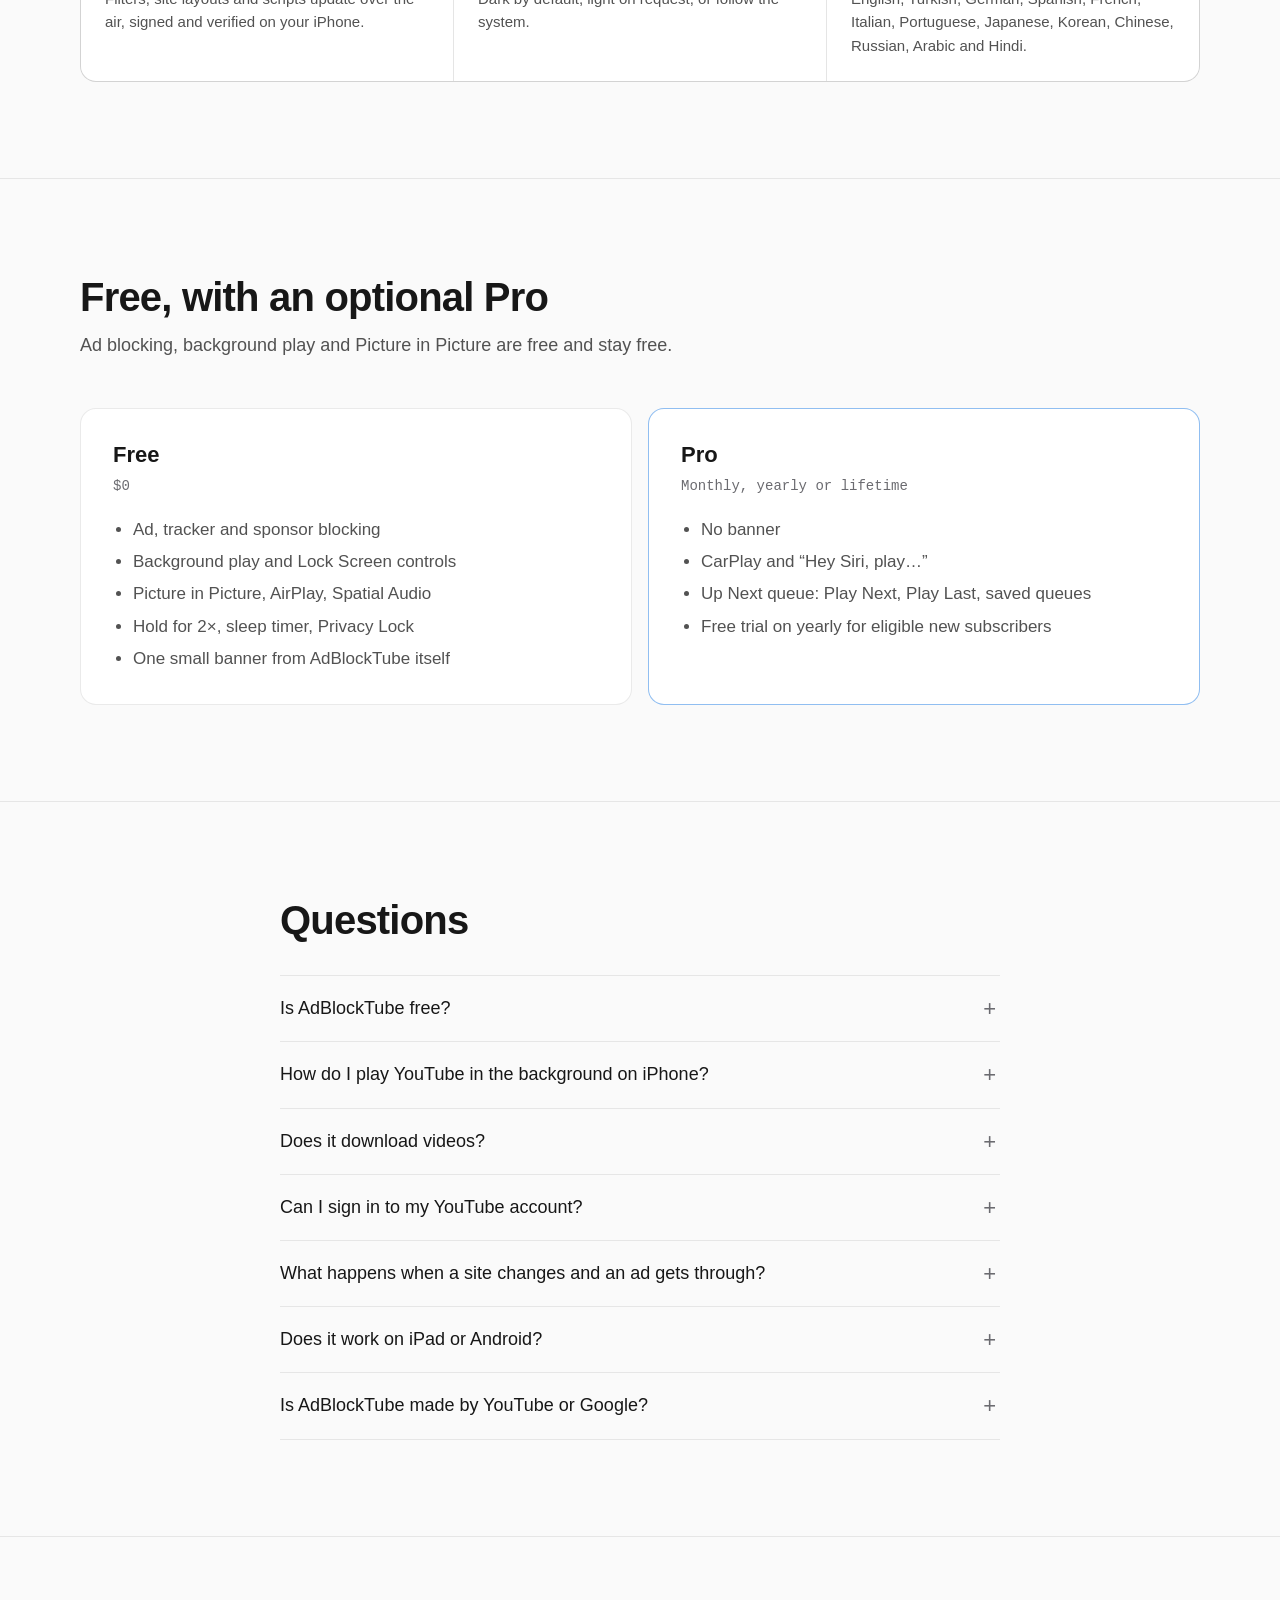
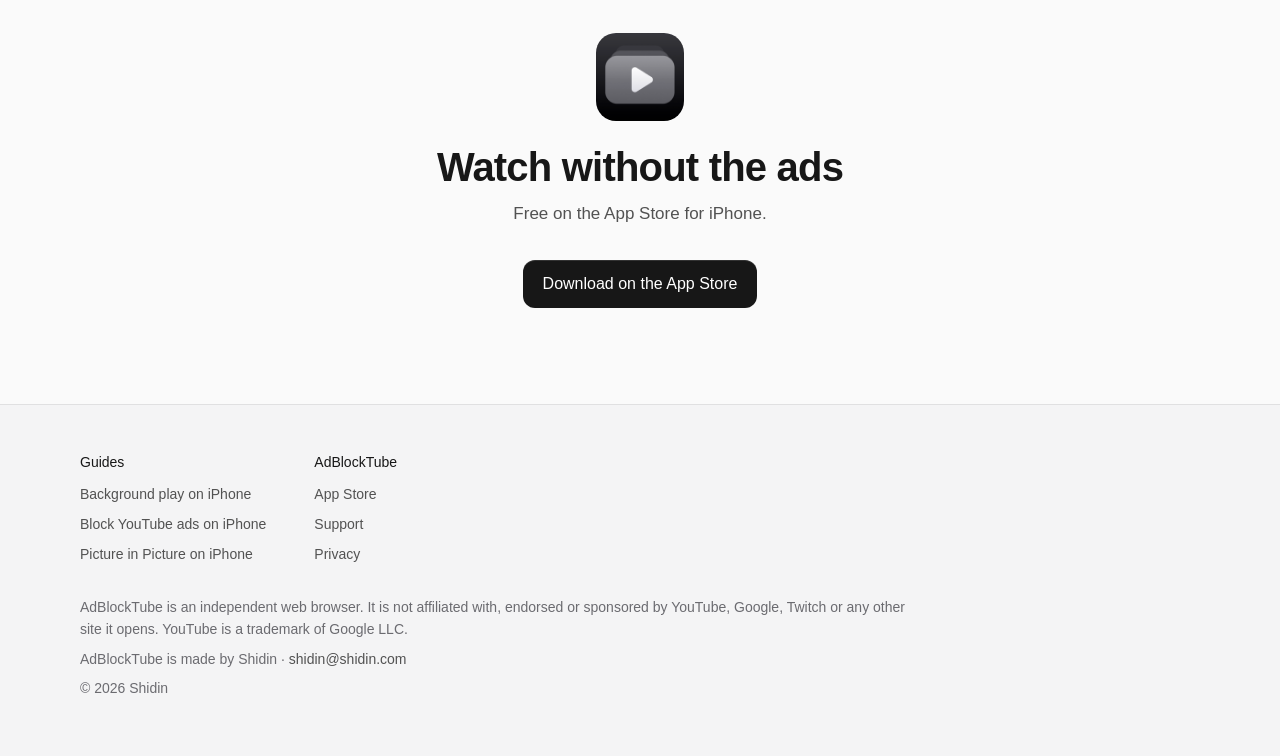
==== commit fd40f183: "Remove third-party brand names and links Co-Authored-By: Claude Opus 5.5 <noreply@anthropic.com>" ====
--- a/index.html
+++ b/index.html
@@ -72,8 +72,8 @@
         "Lock Screen and Control Center controls",
         "Picture in Picture and AirPlay",
         "Spatial Audio on AirPods",
-        "Skips sponsor segments with SponsorBlock",
-        "Shows dislike counts with Return YouTube Dislike",
+        "Skips sponsor segments inside videos",
+        "Shows dislike counts",
         "Hold any video for 2× speed and lock it",
         "Sleep timer on the Lock Screen and in the Dynamic Island",
         "Privacy Lock with Face ID",
@@ -142,8 +142,8 @@
           <h3>Ads stop before they load</h3>
           <p>Video ads, banners and trackers are blocked inside the app, so a video starts with the video. The filter lists update on their own, so when a site changes, the fix arrives without an App Store update.</p>
           <ul>
-            <li>Sponsor segments are skipped with <a href="https://sponsor.ajay.app/" rel="noopener">SponsorBlock</a>, on by default</li>
-            <li>Dislike counts come back through <a href="https://returnyoutubedislike.com/" rel="noopener">Return YouTube Dislike</a></li>
+            <li>Sponsor segments inside videos are skipped, on by default</li>
+            <li>Dislike counts are back</li>
             <li>“Open in app” pop-ups are hidden</li>
           </ul>
           <p><a href="/block-youtube-ads-iphone/">How ad blocking works on iPhone</a></p>
